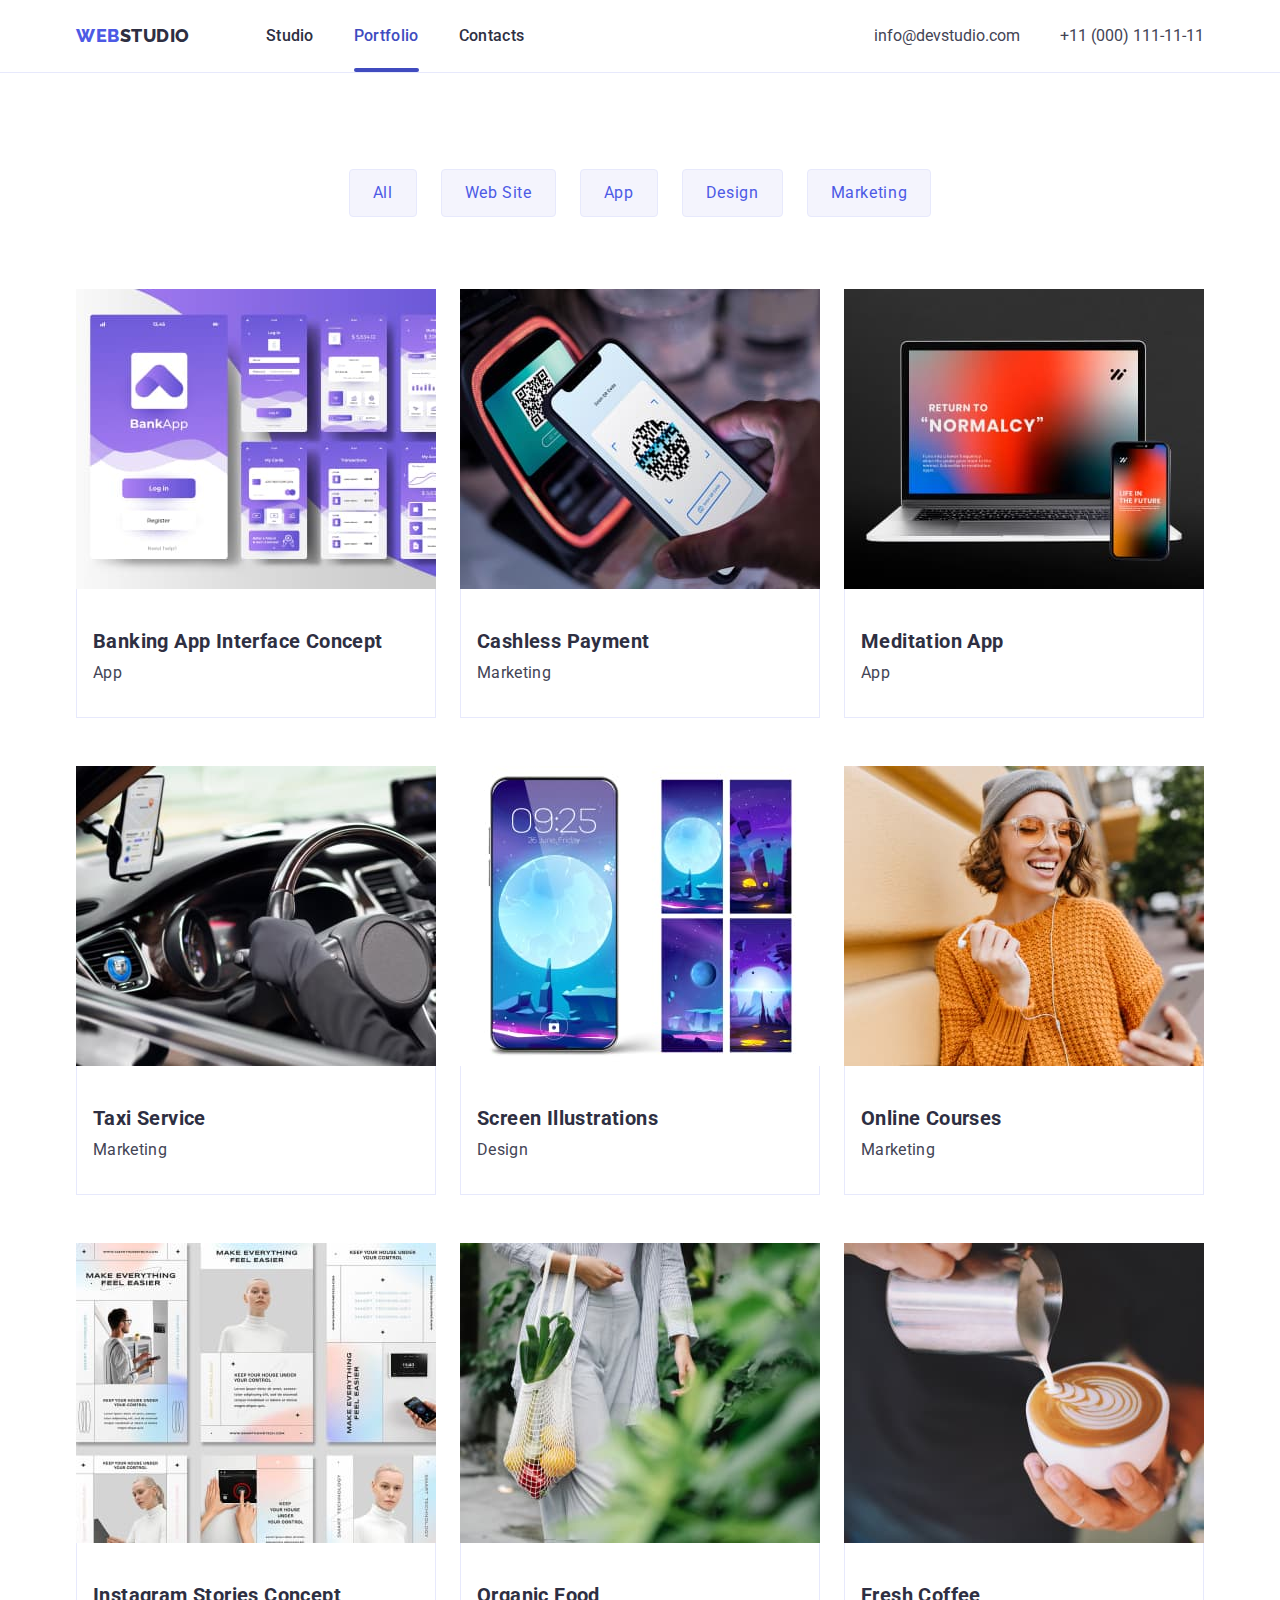
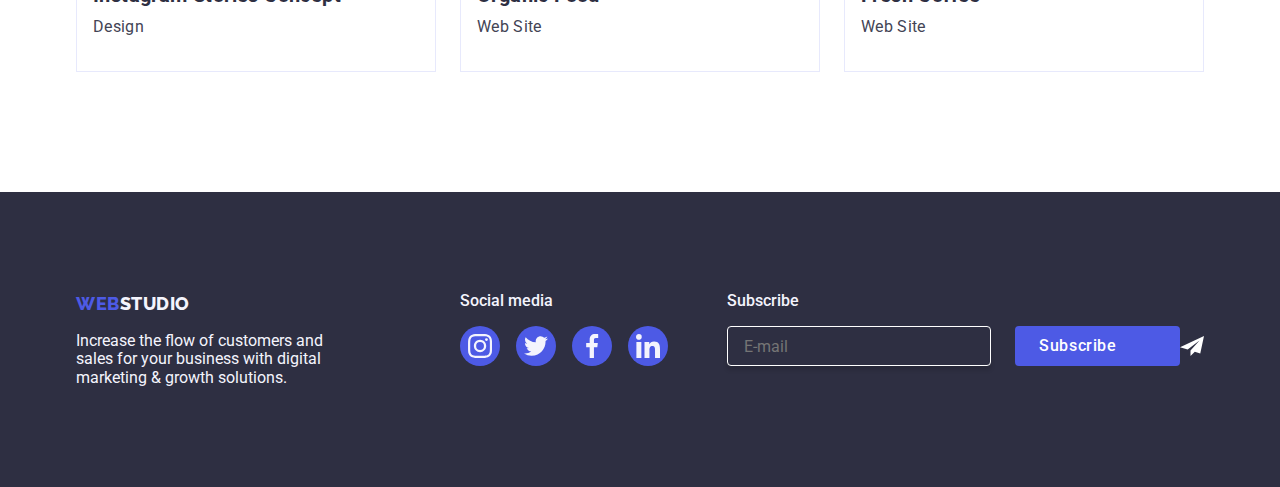
==== portfolio.html @ 960fa9c1 "Initial commit" ====
<!DOCTYPE html>
<html lang="en">
  <head>
    <meta charset="UTF-8" />
    <meta http-equiv="X-UA-Compatible" content="IE=edge" />
    <meta name="viewport" content="width=device-width, initial-scale=1.0" />
    <title>WebStudio</title>
    <link rel="preconnect" href="https://fonts.googleapis.com" />
    <link rel="preconnect" href="https://fonts.gstatic.com" crossorigin />
    <link
      href="https://fonts.googleapis.com/css2?family=Raleway:wght@800&family=Roboto:wght@400;500;700&display=swap"
      rel="stylesheet"
    />
    <link
      rel="stylesheet"
      href="https://cdnjs.cloudflare.com/ajax/libs/modern-normalize/1.0.0/modern-normalize.min.css"
    />
    <link rel="stylesheet" href="./css/styles.css" />
  </head>
  <body>
    <!-- Header -->
    <header class="page-header">
      <div class="header-wrapper container">
        <nav class="page-nav">
          <a class="logo link" href="./index.html"
            ><span class="web">Web</span>Studio</a
          >
          <ul class="menu list">
            <li class="menu-item">
              <a class="menu-link link" href="./index.html">Studio</a>
            </li>
            <li class="menu-item">
              <a class="menu-link link active current" href="./portfolio.html"
                >Portfolio</a
              >
            </li>
            <li class="menu-item">
              <a class="menu-link link" href="#">Contacts</a>
            </li>
          </ul>
        </nav>

        <!-- Contact information -->
        <address class="contacts">
          <ul class="menu list">
            <li class="menu-item">
              <a class="contact-mail link" href="mailto:info@devstudio.com"
                >info@devstudio.com</a
              >
            </li>
            <li class="menu-item">
              <a class="contact-phone-number link" href="tel:+11(000)111-11-11"
                >+11 (000) 111-11-11</a
              >
            </li>
          </ul>
        </address>
      </div>
    </header>

    <!-- Main -->
    <main>
      <section class="works">
        <div class="works-wrapper container">
          <h1 class="visually-hidden section-title">Works</h1>

          <!-- Filter -->
          <ul class="project-filter list">
            <li class="btn">
              <button class="filter" type="button">All</button>
            </li>
            <li class="btn">
              <button class="filter" type="button">Web Site</button>
            </li>
            <li class="btn">
              <button class="filter" type="button">App</button>
            </li>
            <li class="btn">
              <button class="filter" type="button">Design</button>
            </li>
            <li class="btn">
              <button class="filter" type="button">Marketing</button>
            </li>
          </ul>

          <!-- Projects -->
          <ul class="projects-list list">
            <li class="project">
              <a href="#" class="example">
                <div class="box">
                  <img
                    src="./images/portfolio/banking.jpg"
                    alt="App interface"
                    width="360"
                    height="300"
                  />
                  <div class="overlay">
                    <p>
                      14 Stylish and User-Friendly App Design Concepts · Task
                      Manager App · Calorie Tracker App · Exotic Fruit Ecommerce
                      App · Cloud Storage App
                    </p>
                  </div>
                </div>
                <div class="description">
                  <h2 class="features-title">Banking App Interface Concept</h2>
                  <p class="features-text">App</p>
                </div>
              </a>
            </li>
            <li class="project">
              <a href="#" class="example">
                <div class="box">
                  <img
                    src="./images/portfolio/payment.jpg"
                    alt="Contactless payment by phone"
                    width="360"
                    height="300"
                  />
                  <div class="overlay">
                    <p>
                      14 Stylish and User-Friendly App Design Concepts · Task
                      Manager App · Calorie Tracker App · Exotic Fruit Ecommerce
                      App · Cloud Storage App
                    </p>
                  </div>
                </div>
                <div class="description">
                  <h2 class="features-title">Cashless Payment</h2>
                  <p class="features-text">Marketing</p>
                </div>
              </a>
            </li>
            <li class="project">
              <a href="#" class="example">
                <div class="box">
                  <img
                    src="./images/portfolio/meditation.jpg"
                    alt="Application on laptop and phone"
                    width="360"
                    height="300"
                  />
                  <div class="overlay">
                    <p>
                      14 Stylish and User-Friendly App Design Concepts · Task
                      Manager App · Calorie Tracker App · Exotic Fruit Ecommerce
                      App · Cloud Storage App
                    </p>
                  </div>
                </div>
                <div class="description">
                  <h2 class="features-title">Meditation App</h2>
                  <p class="features-text">App</p>
                </div>
              </a>
            </li>
            <li class="project">
              <a href="#" class="example">
                <div class="box">
                  <img
                    src="./images/portfolio/taxi.jpg"
                    alt="View of the driver's seat cabin"
                    width="360"
                    height="300"
                  />
                  <div class="overlay">
                    <p>
                      14 Stylish and User-Friendly App Design Concepts · Task
                      Manager App · Calorie Tracker App · Exotic Fruit Ecommerce
                      App · Cloud Storage App
                    </p>
                  </div>
                </div>
                <div class="description">
                  <h2 class="features-title">Taxi Service</h2>
                  <p class="features-text">Marketing</p>
                </div>
              </a>
            </li>
            <li class="project">
              <a href="#" class="example">
                <div class="box">
                  <img
                    src="./images/portfolio/screen.jpg"
                    alt="Screenshots on the phone"
                    width="360"
                    height="300"
                  />
                  <div class="overlay">
                    <p>
                      14 Stylish and User-Friendly App Design Concepts · Task
                      Manager App · Calorie Tracker App · Exotic Fruit Ecommerce
                      App · Cloud Storage App
                    </p>
                  </div>
                </div>
                <div class="description">
                  <h2 class="features-title">Screen Illustrations</h2>
                  <p class="features-text">Design</p>
                </div>
              </a>
            </li>
            <li class="project">
              <a href="#" class="example">
                <div class="box">
                  <img
                    src="./images/portfolio/girl.jpg"
                    alt="Smiling girl"
                    width="360"
                    height="300"
                  />
                  <div class="overlay">
                    <p>
                      14 Stylish and User-Friendly App Design Concepts · Task
                      Manager App · Calorie Tracker App · Exotic Fruit Ecommerce
                      App · Cloud Storage App
                    </p>
                  </div>
                </div>
                <div class="description">
                  <h2 class="features-title">Online Courses</h2>
                  <p class="features-text">Marketing</p>
                </div>
              </a>
            </li>
            <li class="project">
              <a href="#" class="example">
                <div class="box">
                  <img
                    src="./images/portfolio/stories.jpg"
                    alt="Examples of instagram stories"
                    width="360"
                    height="300"
                  />
                  <div class="overlay">
                    <p>
                      14 Stylish and User-Friendly App Design Concepts · Task
                      Manager App · Calorie Tracker App · Exotic Fruit Ecommerce
                      App · Cloud Storage App
                    </p>
                  </div>
                </div>
                <div class="description">
                  <h2 class="features-title">Instagram Stories Concept</h2>
                  <p class="features-text">Design</p>
                </div>
              </a>
            </li>
            <li class="project">
              <a href="#" class="example">
                <div class="box">
                  <img
                    src="./images/portfolio/food.jpg"
                    alt="Girl with fresh vegetables and fruits"
                    width="360"
                    height="300"
                  />
                  <div class="overlay">
                    <p>
                      14 Stylish and User-Friendly App Design Concepts · Task
                      Manager App · Calorie Tracker App · Exotic Fruit Ecommerce
                      App · Cloud Storage App
                    </p>
                  </div>
                </div>
                <div class="description">
                  <h2 class="features-title">Organic Food</h2>
                  <p class="features-text">Web Site</p>
                </div>
              </a>
            </li>
            <li class="project">
              <a href="#" class="example">
                <div class="box">
                  <img
                    src="./images/portfolio/coffee.jpg"
                    alt="Barista makes coffee"
                    width="360"
                    height="300"
                  />
                  <div class="overlay">
                    <p>
                      14 Stylish and User-Friendly App Design Concepts · Task
                      Manager App · Calorie Tracker App · Exotic Fruit Ecommerce
                      App · Cloud Storage App
                    </p>
                  </div>
                </div>
                <div class="description">
                  <h2 class="features-title">Fresh Coffee</h2>
                  <p class="features-text">Web Site</p>
                </div>
              </a>
            </li>
          </ul>
        </div>
      </section>
    </main>
    <!-- Footer -->
    <footer class="footer">
      <div class="ftr-list container">
        <div class="usage">
          <a class="ftr-logo logo link" href="./index.html"
            ><span class="web">Web</span><span class="studio">Studio</span></a
          >
          <p class="footer-text">
            Increase the flow of customers and sales for your business with
            digital marketing & growth solutions.
          </p>
        </div>
        <div class="media">
          <p class="ftr-media">Social media</p>
          <ul class="ftr-socials">
            <li>
              <a href="#" class="ftr-link">
                <svg class="socials-icon" width="24" height="24">
                  <use href="./images/icons.svg#icon-instagram"></use>
                </svg>
              </a>
            </li>
            <li>
              <a href="#" class="ftr-link">
                <svg class="socials-icon" width="24" height="24">
                  <use href="./images/icons.svg#icon-twitter"></use>
                </svg>
              </a>
            </li>
            <li>
              <a href="#" class="ftr-link">
                <svg class="socials-icon" width="24" height="24">
                  <use href="./images/icons.svg#icon-facebook"></use>
                </svg>
              </a>
            </li>
            <li>
              <a href="#" class="ftr-link">
                <svg class="socials-icon" width="24" height="24">
                  <use href="./images/icons.svg#icon-linkedin"></use>
                </svg>
              </a>
            </li>
          </ul>
        </div>
        <div>
          <p class="ftr-media">Subscribe</p>
          <form class="mail">
            <label>
              <input
                class="mail-input"
                type="email"
                name="email"
                placeholder="E-mail"
              />
            </label>
            <button class="subscribe-btn" type="submit">Subscribe</button>
            <svg class="letter" width="24" height="24">
              <use href="./images/icons.svg#icon-subscribe"></use>
            </svg>
          </form>
        </div>
      </div>
    </footer>
  </body>
</html>
---- css/styles.css ----
:root {
  --accent-color: #404bbf;
  --main-title-color: #ffffff;
  --title-color: #2e2f42;
  --text-color: #434455;
  --background-color: #ffffff;
  --second-accent-color: #4d5ae5;
  --footer-filter-color: #f4f4fd;
  --border-color: #e7e9fc;
}

.visually-hidden {
  position: absolute;
  width: 1px;
  height: 1px;
  margin: -1px;
  border: 0;
  padding: 0;

  white-space: nowrap;
  clip-path: inset(100%);
  clip: rect(0 0 0 0);
  overflow: hidden;
}

body {
  font-family: 'Roboto', sans-serif;
  background-color: var(--background-color);
  font-size: 16px;
}

/* reset */
ul,
ol {
  list-style: none;
  padding-left: 0;
  margin: 0;
}

h1,
h2,
h3,
h4,
h5,
h6,
p {
  margin: 0;
}

a {
  text-decoration: none;
  color: inherit;
}

img {
  display: block;
}

button {
  padding: 0;
  border: none;
  background-color: transparent;
  font: inherit;
  line-height: 1.5;
  letter-spacing: 0.04em;
  cursor: pointer;
}
.container {
  width: 1158px;
  padding: 0 15px;
  margin: 0 auto;
}

/* Header */
.page-header {
  border-bottom: 1px solid var(--border-color);
}
.header-wrapper {
  display: flex;
  justify-content: space-between;
}
.page-nav {
  display: flex;
  margin-right: auto;
}
.menu {
  display: flex;
}

.menu-item:not(:last-child) {
  margin-right: 40px;
}

.logo {
  display: block;
  padding-top: 24px;
  padding-bottom: 24px;
  font-family: 'Raleway', sans-serif;
  font-weight: 800;
  font-size: 18px;
  line-height: 1.33;
  letter-spacing: 0.03em;
  color: var(--title-color);
  text-transform: uppercase;
  margin-right: 76px;
}

.web {
  color: var(--second-accent-color);
}

.menu-link {
  display: block;
  padding-top: 24px;
  padding-bottom: 24px;
  font-weight: 500;
  line-height: 1.5;
  letter-spacing: 0.02em;
  color: var(--title-color);
  transition-property: color;
  transition-duration: 250ms;
  transition-timing-function: cubic-bezier(0.4, 0, 0.2, 1);
}

.menu-link:hover,
.menu-link:focus {
  color: var(--accent-color);
}
.menu-link.active {
  color: var(--accent-color);
}
.current {
  position: relative;
  color: var(--accent-color);
}
.current::after {
  content: '';
  position: absolute;
  bottom: 0;
  left: 0;
  width: 100%;
  height: 4px;
  border-radius: 2px;
  background-color: var(--accent-color);
}

.contact-mail,
.contact-phone-number {
  display: block;
  padding-top: 24px;
  padding-bottom: 24px;
  font-style: normal;
  color: var(--text-color);
  line-height: 24px;
  transition-property: color;
  transition-duration: 250ms;
  transition-timing-function: cubic-bezier(0.4, 0, 0.2, 1);
}

.contact-mail:hover,
.contact-mail:focus {
  color: var(--accent-color);
}
.contact-phone-number:hover,
.contact-phone-number:focus {
  color: var(--accent-color);
}

/* Hero */
.hero {
  max-width: 1440px;
  padding: 188px 0;
  margin-right: auto;
  margin-left: auto;
  text-align: center;
  background-color: var(--title-color);
  background-image: linear-gradient(
      rgba(46, 47, 66, 0.7),
      rgba(46, 47, 66, 0.7)
    ),
    url(../images/hero.img/office.jpg);
  background-repeat: no-repeat;
  background-position: center;
  background-size: cover;
  background-clip: padding-box;
  border: 1px solid rgba(0, 0, 0, 1);
}

.hero-title {
  width: 496px;
  margin: 0 auto 48px;
  text-align: center;
  font-size: 56px;
  line-height: 1.07;
  letter-spacing: 0.02em;
  color: var(--main-title-color);
}

.hero-btn {
  min-width: 169px;
  padding: 16px 32px;
  border-radius: 4px;
  color: var(--main-title-color);
  background-color: var(--second-accent-color);
  box-shadow: 0px 4px 4px 0px #00000026;
  transition-property: background-color, box-shadow;
  transition-duration: 250ms;
  transition-timing-function: cubic-bezier(0.4, 0, 0.2, 1);
}

.hero-btn:hover,
.hero-btn:focus {
  background-color: var(--accent-color);
}

/*  sections title */

.section-title {
  margin-bottom: 72px;
  font-size: 36px;
  text-align: center;
  line-height: 1.11;
  letter-spacing: 0.02em;
  text-transform: capitalize;
  color: var(--title-color);
}

/* advantages */

.advantages {
  padding-top: 120px;
  padding-bottom: 120px;
}
.advantages-wrapper {
  display: flex;
  justify-content: space-between;
}
.advantages-list {
  width: 1128px;
  display: flex;
}
.advantages-item:not(:last-child) {
  margin-right: 24px;
}
.advantages-item {
  max-width: 264px;
}
.advantages-icons {
  display: flex;
  padding: 24px 100px;
  background-color: var(--footer-filter-color);
  border-radius: 4px;
  height: 112px;
}
.features-title {
  font-size: 20px;
  line-height: 1.2;
  letter-spacing: 0.02em;
  color: var(--title-color);
  margin-top: 8px;
  margin-bottom: 8px;
}

.features-text {
  line-height: 1.5;
  letter-spacing: 0.02em;
  color: var(--text-color);
}

/* Competence */
.competence {
  padding-bottom: 120px;
}
.competence-wrapper {
  display: flex;
  align-content: center;
  flex-direction: column;
}

.competence-title {
  min-width: 323px;
  margin: 0 auto 72px;
  text-align: center;
}
.competence-list {
  width: 1128px;
  display: flex;
}
.competence-item:not(:last-child) {
  margin-right: 24px;
}

/* Team */
.team {
  background-color: var(--footer-filter-color);
  padding: 120px 0 120px;
}
.team-wrapper {
  display: flex;
  align-content: center;
  flex-direction: column;
}
.team-title {
  min-width: 162px;
  margin-bottom: 72px;
  text-align: center;
}
.team-list {
  display: flex;
  width: 1128px;
}
.team-item:not(:last-child) {
  margin-right: 24px;
}
.team-item {
  border-bottom-right-radius: 4px;
  border-bottom-left-radius: 4px;
  background-color: var(--background-color);
  box-shadow: 0px 2px 1px 0px rgba(46, 47, 66, 0.08),
    0px 1px 1px 0px rgba(46, 47, 66, 0.16),
    0px 1px 6px 0px rgba(46, 47, 66, 0.08);
}
.team-name {
  padding: 32px 16px;
  text-align: center;
}
/* Socials */
.socials {
  display: flex;
  justify-content: center;
  gap: 24px;
  margin-top: 8px;
}
.socials-link {
  display: flex;
  align-items: center;
  justify-content: center;
  width: 40px;
  height: 40px;
  fill: var(--footer-filter-color);
  background-color: var(--second-accent-color);
  border-radius: 50%;
  transition-property: background-color, fill;
  transition-duration: 250ms;
  transition-timing-function: cubic-bezier(0.4, 0, 0.2, 1);
}
.socials-link:hover,
.socials-link:focus {
  background-color: var(--accent-color);
  fill: var(--footer-filter-color);
}

/* Works */
.works {
  padding-top: 96px;
  padding-bottom: 120px;
}

.works-wrapper {
  display: flex;
  flex-direction: column;
  flex-wrap: wrap;
}
.project-filter {
  display: flex;
  margin-bottom: 72px;
  justify-content: center;
}
.filter {
  padding: 11px 23px;
  border: 1px solid var(--border-color);
  border-radius: 4px;
  color: var(--second-accent-color);
  background: var(--footer-filter-color);
  transition-property: background, color, box-shadow;
  transition-duration: 250ms;
  transition-timing-function: cubic-bezier(0.4, 0, 0.2, 1);
}
.btn:not(:last-child) {
  margin-right: 24px;
}

.filter:hover,
.filter:focus {
  color: var(--background-color);
  background: var(--accent-color);
  box-shadow: 0px 2px 2px 0px rgba(0, 0, 0, 0.12),
    0px 2px 1px 0px rgba(0, 0, 0, 0.08), 0px 3px 1px 0px rgba(0, 0, 0, 0.1);
}
.projects-list {
  display: flex;
  width: 1128px;
  flex-wrap: wrap;
  column-gap: 24px;
  row-gap: 48px;
}

.project {
  min-width: 360px;
  display: flex;
  flex-direction: column;
  flex-basis: calc((100% - 48px) / 3);
}
.box {
  position: relative;
  overflow: hidden;
  transition-property: transform;
  transition-duration: 250ms;
  transition-timing-function: cubic-bezier(0.4, 0, 0.2, 1);
}
.overlay {
  position: absolute;
  top: 0;
  left: 0;
  width: 100%;
  height: 100%;
  transform: translateY(100%);
  transition-property: transform;
  transition-duration: 250ms;
  transition-timing-function: cubic-bezier(0.4, 0, 0.2, 1);
  background: var(--second-accent-color);
}
.overlay > p {
  color: var(--footer-filter-color);
  padding-top: 40px;
  padding-right: 32px;
  padding-left: 32px;
  line-height: 1.5;
  font-weight: 400;
}
.example:hover .overlay,
.example:focus .overlay {
  transform: translateY(0);
}
.example {
  display: block;
  outline: transparent;
  transition-property: box-shadow;
  transition-duration: 250ms;
  transition-timing-function: cubic-bezier(0.4, 0, 0.2, 1);
}
.example:hover,
.example:focus {
  box-shadow: 0px 2px 1px 0px rgba(46, 47, 66, 0.08),
    0px 1px 1px 0px rgba(46, 47, 66, 0.16),
    0px 1px 6px 0px rgba(46, 47, 66, 0.08);
}

.description {
  padding: 32px 16px;
  border: 1px solid var(--border-color);
  border-top: none;
  align-content: flex-start;
}

/* Clients */
.clients {
  padding-top: 120px;
  padding-bottom: 120px;
}
.clients-wrapper {
  display: flex;
  justify-content: space-between;
}
.clients-list {
  display: flex;
}
.custom-link {
  display: block;
  height: 88px;
  padding: 15px 31px;
  border-radius: 4px;
  border: 1px solid #8e8f99;
  outline: transparent;
  transition-property: border, fill;
  transition-duration: 250ms;
  transition-timing-function: cubic-bezier(0.4, 0, 0.2, 1);
}
.custom-icon {
  fill: #8e8f99;
  transition-property: fill;
  transition-duration: 250ms;
  transition-timing-function: cubic-bezier(0.4, 0, 0.2, 1);
}

.custom-link:hover,
.custom-link:focus {
  border: 1px solid var(--accent-color);
}

.custom-link:hover .custom-icon,
.custom-link:focus .custom-icon {
  fill: var(--accent-color);
}

.custom:not(:last-child) {
  margin-right: 24px;
}
.custom {
  background-color: var(--background-color);
}
/* Footer */
.ftr-logo {
  padding: 0;
}
.footer-text {
  margin-top: 16px;
  width: 264px;
  color: var(--footer-filter-color);
}

.footer {
  display: flex;
  padding: 100px 0;
  background: var(--title-color);
  flex-direction: row;
  align-items: flex-start;
  justify-content: flex-start;
}
.ftr-list {
  display: flex;
}
.usage {
  margin-right: 120px;
}
.media {
  margin-right: auto;
}
.ftr-media {
  font-weight: 500;
  color: var(--footer-filter-color);
}

.ftr-socials {
  display: flex;
  justify-content: center;
  gap: 16px;
  margin-top: 16px;
}
.ftr-link {
  display: flex;
  align-items: center;
  justify-content: center;
  width: 40px;
  height: 40px;
  fill: var(--footer-filter-color);
  background-color: var(--second-accent-color);
  border-radius: 50%;
  transition-property: background-color, fill;
  transition-duration: 250ms;
  transition-timing-function: cubic-bezier(0.4, 0, 0.2, 1);
}
.ftr-link:hover,
.ftr-link:focus {
  background-color: #31d0aa;
  fill: var(--footer-filter-color);
}

.studio {
  color: var(--footer-filter-color);
}

.subscribe-btn {
  display: flex;
  width: 165px;
  height: 40px;
  padding: 8px 24px;
  margin-left: 24px;
  border-radius: 4px;
  font-weight: 500;
  font-size: 16px;
  line-height: 1.5;
  background-color: var(--second-accent-color);
  gap: 16px;
  color: var(--background-color);
  transition-property: background-color, color;
  transition-duration: 250ms;
  transition-timing-function: cubic-bezier(0.4, 0, 0.2, 1);
}
.subscribe-btn:hover,
.subscribe-btn:focus {
  background-color: var(--accent-color);
}
.mail {
  display: flex;
  position: relative;
  align-items: center;
  margin-top: 16px;
}
.mail-input {
  height: 40px;
  width: 264px;
  padding: 8px 16px;
  color: var(--background-color);
  background-color: var(--title-color);
  border: 1px solid var(--background-color);
  border-radius: 4px;
  outline: transparent;
  box-shadow: 0px 4px 4px rgba(0, 0, 0, 0.15);
}
/* .letter {
  position: absolute;
  top: 8px;
  right: 24px;
} */
/* aria-label */

/* Modal window */
.backdrop {
  position: fixed;
  top: 0;
  width: 100%;
  height: 100%;
  background-color: rgba(46, 47, 66, 0.4);
  opacity: 1;
  visibility: visible;
  pointer-events: initial;
  transition: opacity 500ms ease-in-out 500ms,
    visibility 500ms ease-in-out 500ms;
}
.backdrop.is-hidden {
  opacity: 0;
  visibility: hidden;
  pointer-events: none;
}
.modal {
  position: absolute;
  padding-top: 72px;
  padding-right: 24px;
  padding-left: 24px;
  padding-bottom: 24px;
  transform: translateX(-50%) translateY(-50%) scale(1);
  top: 50%;
  left: 50%;
  width: 408px;
  background-color: #fcfcfc;
  box-shadow: 0px 2px 1px 0px #00000033, 0px 1px 3px 0px #0000001f,
    0px 1px 1px 0px #00000024;
  border-radius: 4px;
  transition: transform 500ms ease-in-out;
}
.backdrop.is-hidden .modal {
  transform: translateX(-50%) translateY(-50%) scale(0);
}
.modal-btn {
  position: absolute;
  transform: translateX(-100%) translateY(100%);
  top: 0;
  right: 0;
  display: flex;
  align-items: center;
  justify-content: center;
  border-radius: 50%;
  width: 24px;
  height: 24px;
  background-color: #e7e9fc;
  box-shadow: 0px 1px 3px rgba(0, 0, 0, 0.12), 0px 1px 1px rgba(0, 0, 0, 0.14),
    0px 2px 1px rgba(0, 0, 0, 0.2);
  border: 1px solid rgba(0, 0, 0, 0.1);
  transition-property: background-color;
  transition-duration: 250ms;
  transition-timing-function: cubic-bezier(0.4, 0, 0.2, 1);
}

.modal-btn:hover,
.modal-btn:focus {
  background-color: var(--accent-color);
}
.modal-btn:hover .modal-icon,
.modal-btn:focus .modal-icon {
  fill: var(--background-color);
}
.modal-icon {
  fill: #2e2f42;
  transition-property: fill;
  transition-duration: 250ms;
  transition-timing-function: cubic-bezier(0.4, 0, 0.2, 1);
}
.modal-form {
  margin-top: 16px;
}

.modal-form-label {
  display: block;
  font-size: 12px;
  margin-bottom: 4px;
}

.modal-form-group {
  position: relative;
  margin-bottom: 8px;
}

.modal-form-field {
  width: 100%;
  height: 40px;
  padding: 11px 38px;
  border-radius: 4px;
  border: 1px solid #2e2f4266;
  outline: 1px solid transparent;
  outline-offset: -1px;
  transition: outline-color 250ms cubic-bezier(0.4, 0, 0.2, 1);
}
.modal-form-field:focus {
  outline-color: var(--second-accent-color);
}

.modal-form-field:focus + .modal-form-icon {
  fill: var(--second-accent-color);
}

.modal-form-icon {
  position: absolute;
  top: 50%;
  left: 16px;
  transform: translateY(-50%);
  transition: fill 250ms cubic-bezier(0.4, 0, 0.2, 1);
  pointer-events: none;
}

.modal-form-message {
  display: block;
  width: 100%;
  height: 120px;
  padding: 8px 16px;
  margin-bottom: 16px;
  font-size: 12px;
  line-height: 1.166;
  resize: none;
  border-radius: 4px;
  border: 1px solid #2e2f4266;
  outline: 1px solid transparent;
  outline-offset: -1px;
  transition: outline-color 250ms cubic-bezier(0.4, 0, 0.2, 1);
}

.modal-form-message:focus {
  outline-color: var(--second-accent-color);
}

.modal-form-message::placeholder {
  color: rgba(46, 47, 66, 0.4);
}

.modal-form-agreement {
  display: flex;
  align-items: center;
  gap: 8px;
  margin-bottom: 12px;
}

.modal-form-custom-checkbox {
  border: 1px solid #2e2f4266;
  border-radius: 2px;
  cursor: pointer;
}

.modal-form-checkbox:checked + .modal-form-custom-checkbox > .checked {
  opacity: 1;
}
.checked {
  opacity: 0;
  transition: opasity 250ms cubic-bezier(0.4, 0, 0.2, 1);
  fill: var(--accent-color);
}

.modal-form-checkbox:checked + .modal-form-custom-checkbox > .unchecked {
  opacity: 0;
}
.unchecked {
  opacity: 1;
  transition: opasity 250ms cubic-bezier(0.4, 0, 0.2, 1);
}

.modal-form-agreement-text {
  font-size: 12px;
  height: 16px;
  color: #8e8f99;
  user-select: none;
}

.modal-form-agreement-link {
  color: var(--second-accent-color);
  text-decoration: underline;
}

.send {
  display: block;
  margin: 0 auto;
  box-shadow: 0px 4px 4px rgba(0, 0, 0, 0.15);
}
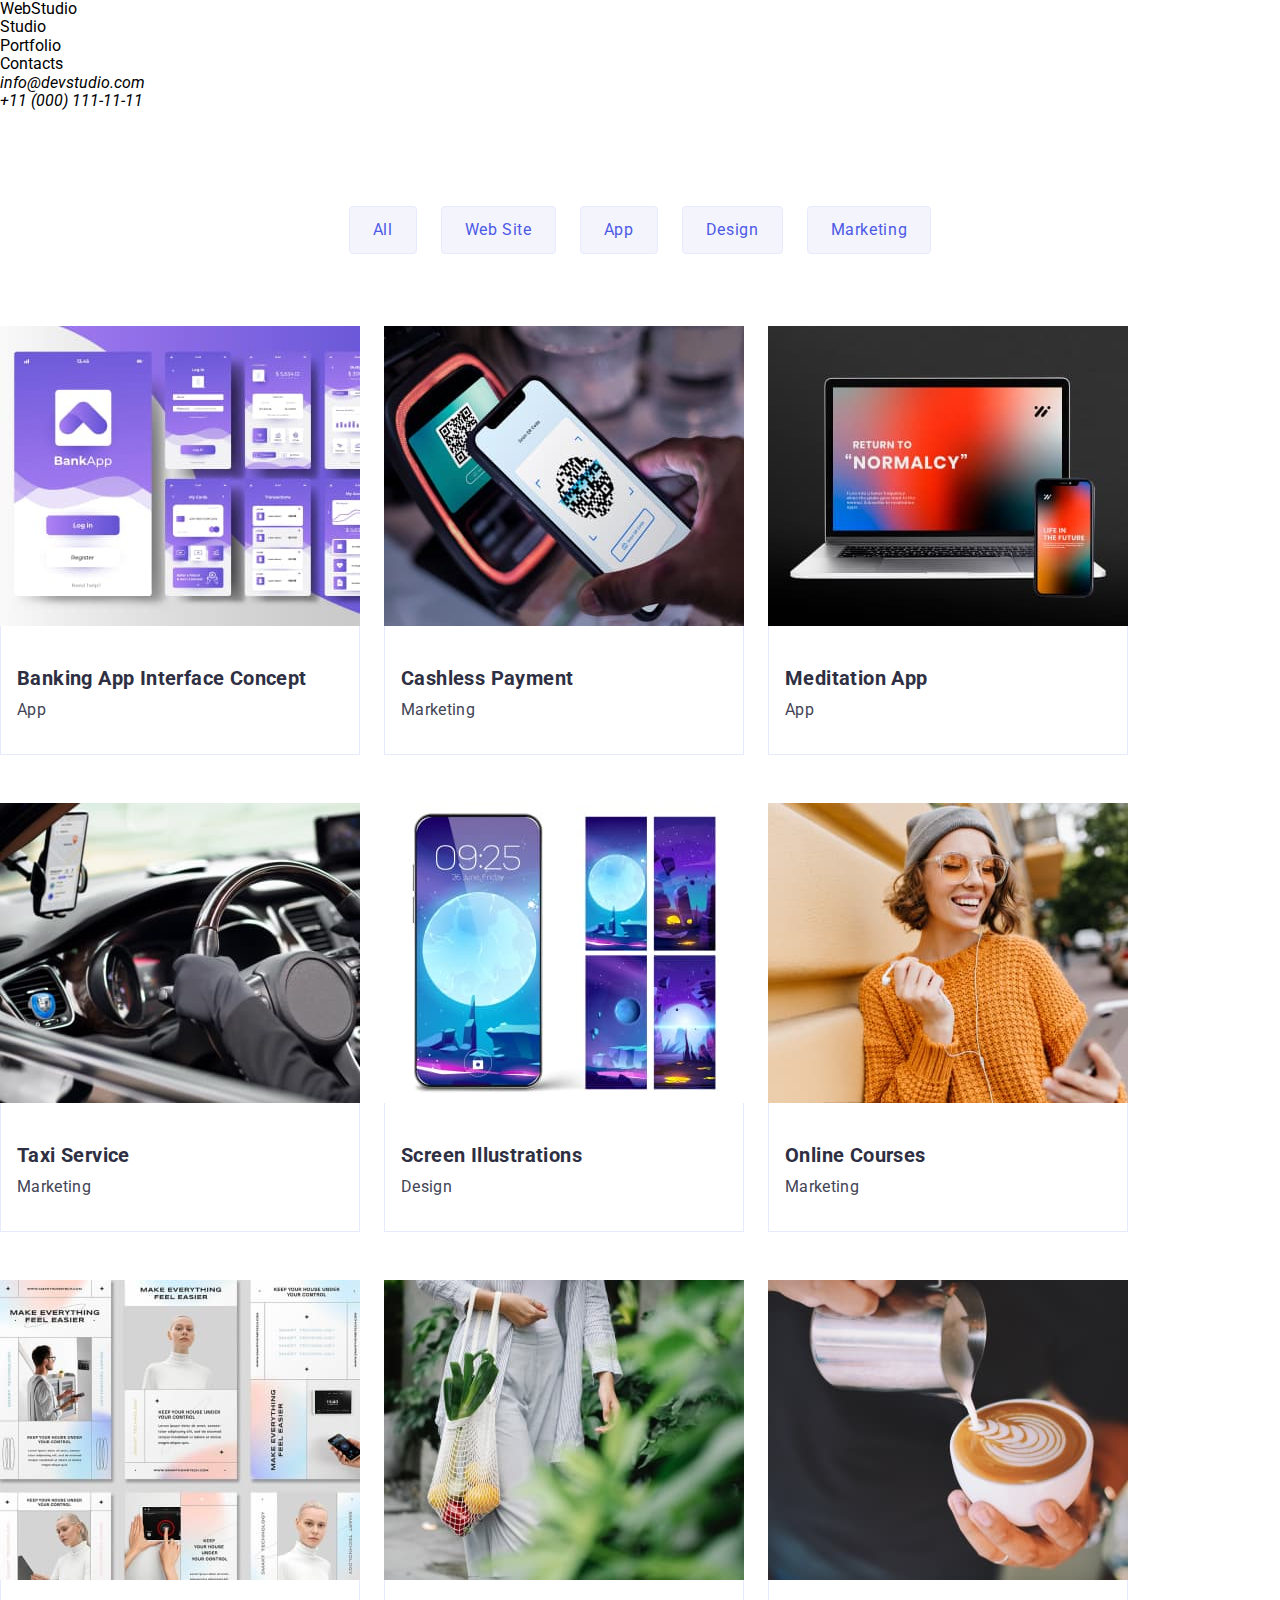
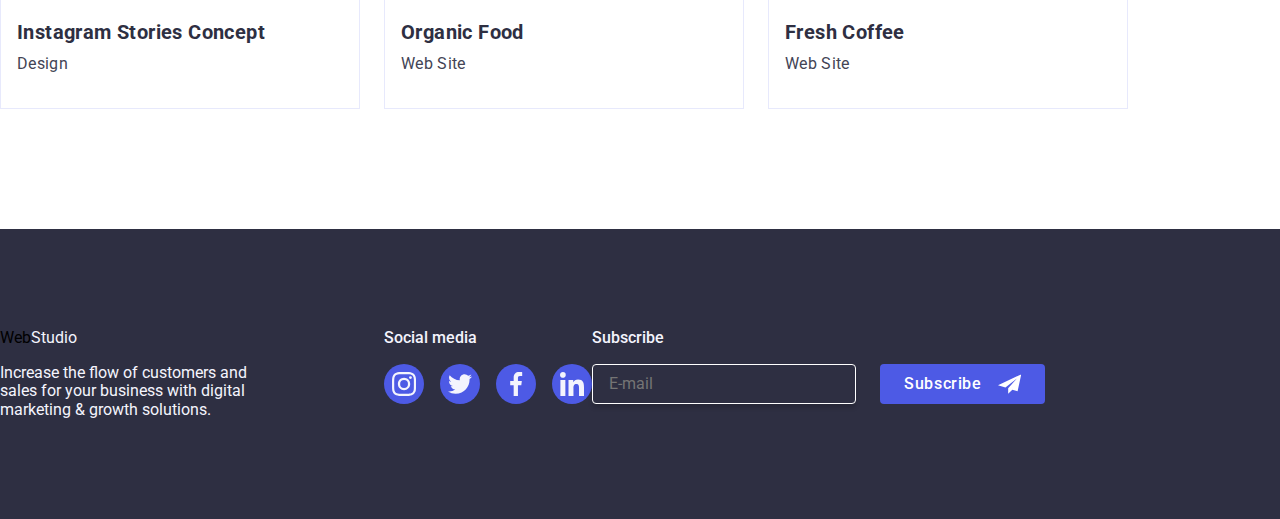
==== commit d7aa809a: "adaptive" ====
--- a/portfolio.html
+++ b/portfolio.html
@@ -297,6 +297,7 @@
       </section>
     </main>
     <!-- Footer -->
+    <!-- Footer -->
     <footer class="footer">
       <div class="ftr-list container">
         <div class="usage">
@@ -352,10 +353,12 @@
                 placeholder="E-mail"
               />
             </label>
-            <button class="subscribe-btn" type="submit">Subscribe</button>
-            <svg class="letter" width="24" height="24">
-              <use href="./images/icons.svg#icon-subscribe"></use>
-            </svg>
+            <button class="subscribe-btn" type="submit">
+              Subscribe
+              <svg class="letter" width="24" height="24">
+                <use href="./images/icons.svg#icon-subscribe"></use>
+              </svg>
+            </button>
           </form>
         </div>
       </div>
--- a/css/styles.css
+++ b/css/styles.css
@@ -65,14 +65,14 @@
   letter-spacing: 0.04em;
   cursor: pointer;
 }
-.container {
+/* .container {
   width: 1158px;
   padding: 0 15px;
   margin: 0 auto;
-}
+} */
 
 /* Header */
-.page-header {
+/* .page-header {
   border-bottom: 1px solid var(--border-color);
 }
 .header-wrapper {
@@ -98,7 +98,7 @@
   font-family: 'Raleway', sans-serif;
   font-weight: 800;
   font-size: 18px;
-  line-height: 1.33;
+  line-height: 1.166;
   letter-spacing: 0.03em;
   color: var(--title-color);
   text-transform: uppercase;
@@ -164,7 +164,7 @@
 .contact-phone-number:hover,
 .contact-phone-number:focus {
   color: var(--accent-color);
-}
+} */
 
 /* Hero */
 .hero {
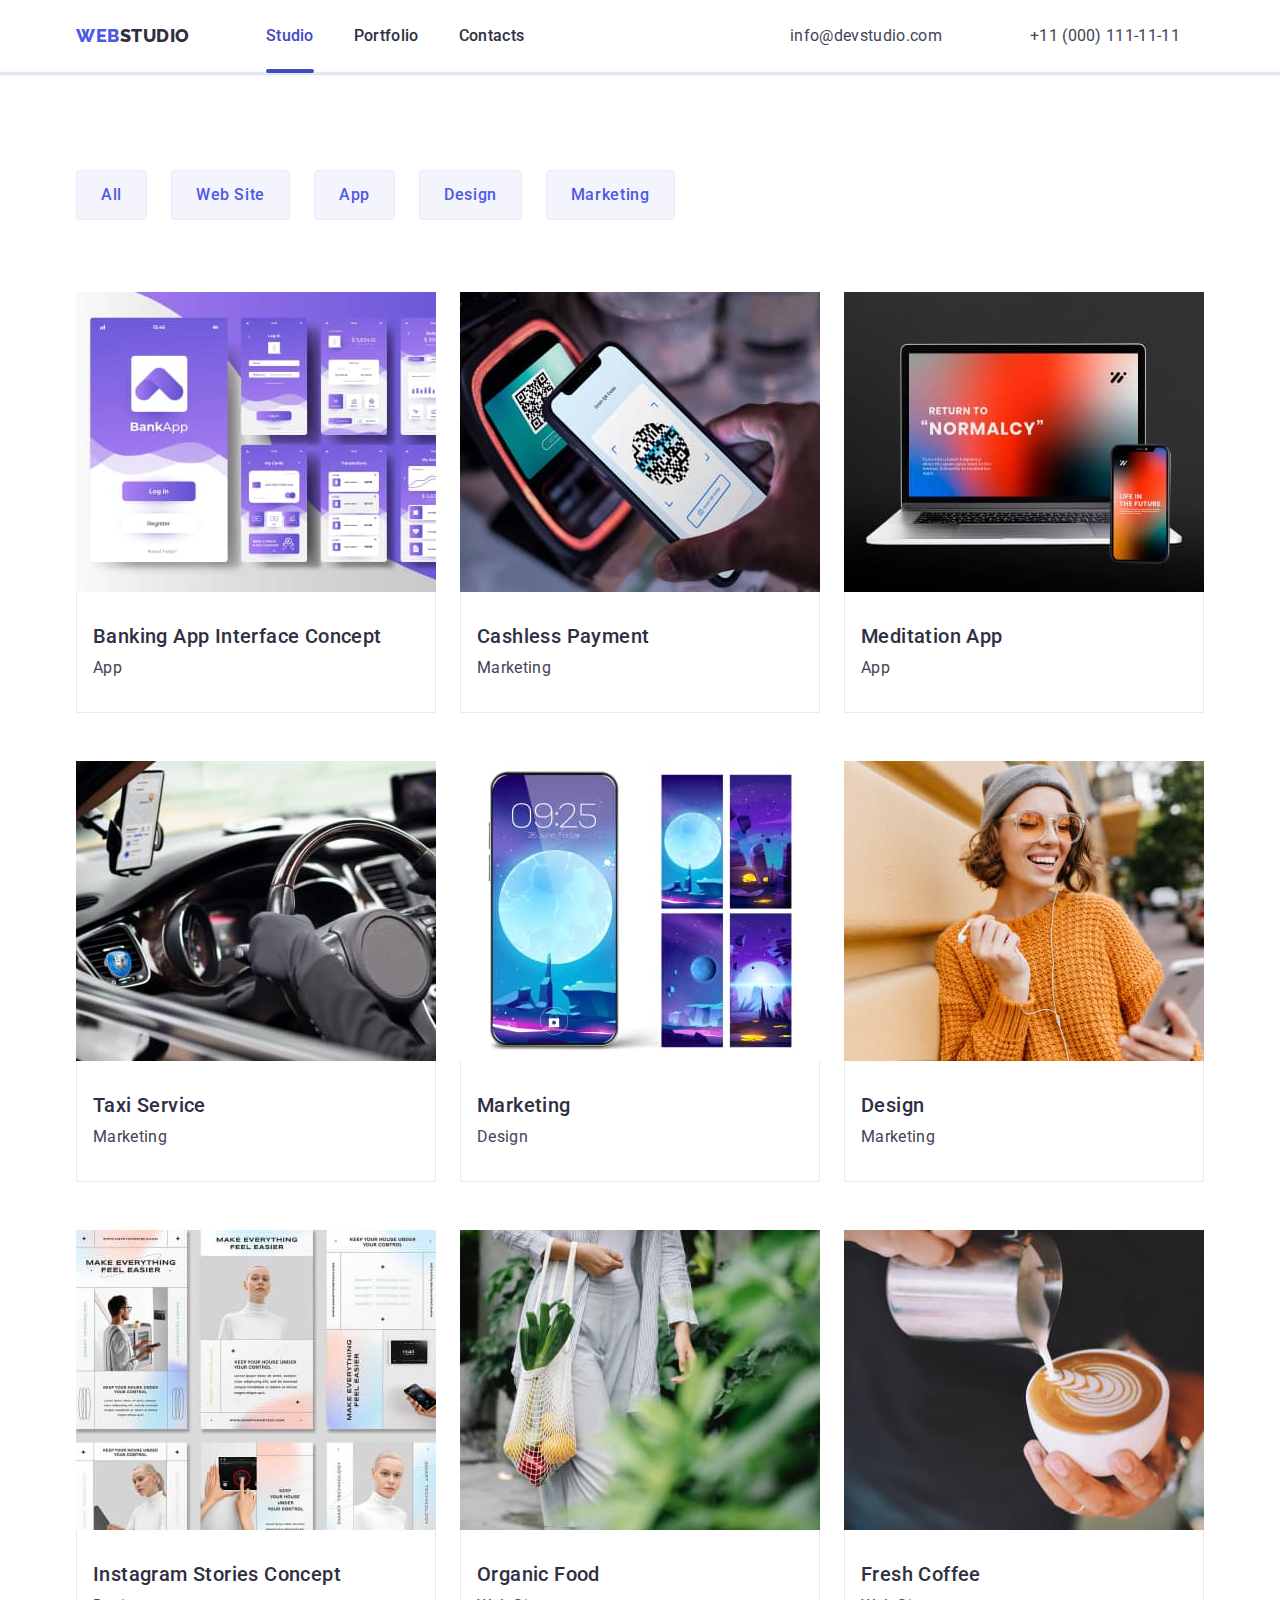
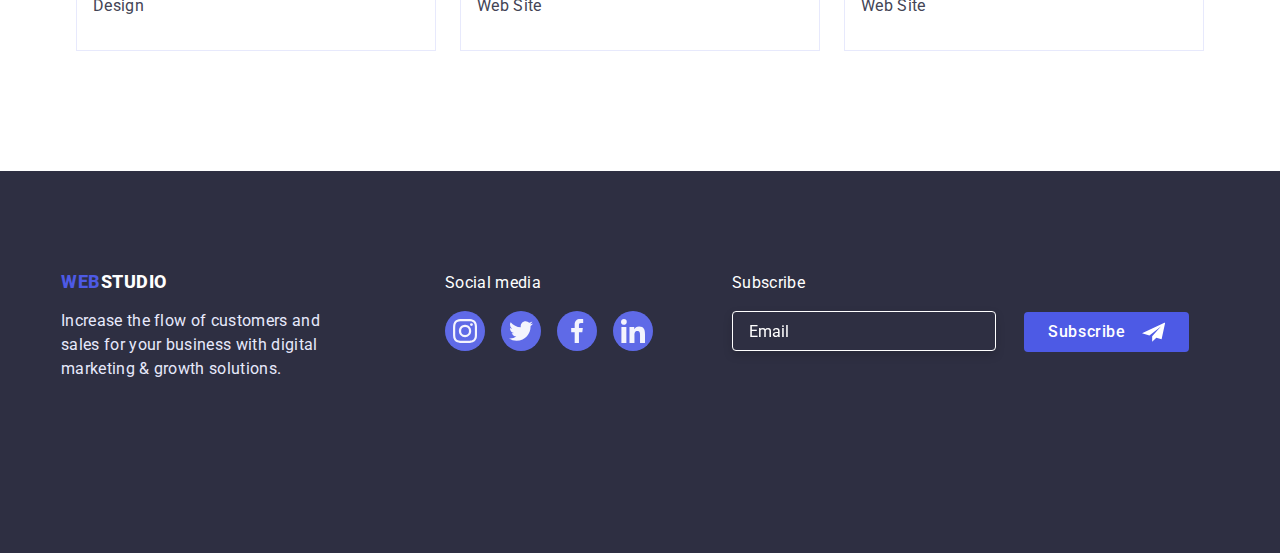
==== commit 52c56b16: "fix" ====
--- a/portfolio.html
+++ b/portfolio.html
@@ -4,52 +4,133 @@
     <meta charset="UTF-8" />
     <meta http-equiv="X-UA-Compatible" content="IE=edge" />
     <meta name="viewport" content="width=device-width, initial-scale=1.0" />
-    <title>WebStudio</title>
+    <link
+      href=" https://cdn.jsdelivr.net/npm/modern-normalize@1.1.0/modern-normalize.min.css "
+      rel="stylesheet"
+    />
+    <link rel="stylesheet" href="./css/styles.css" />
     <link rel="preconnect" href="https://fonts.googleapis.com" />
     <link rel="preconnect" href="https://fonts.gstatic.com" crossorigin />
     <link
-      href="https://fonts.googleapis.com/css2?family=Raleway:wght@800&family=Roboto:wght@400;500;700&display=swap"
+      href="https://fonts.googleapis.com/css2?family=Raleway:wght@800&family=Roboto:wght@400;500;700;900&display=swap"
       rel="stylesheet"
     />
-    <link
-      rel="stylesheet"
-      href="https://cdnjs.cloudflare.com/ajax/libs/modern-normalize/1.0.0/modern-normalize.min.css"
-    />
-    <link rel="stylesheet" href="./css/styles.css" />
+    <title>WebStudio - Portfolio</title>
   </head>
   <body>
     <!-- Header -->
-    <header class="page-header">
-      <div class="header-wrapper container">
-        <nav class="page-nav">
-          <a class="logo link" href="./index.html"
-            ><span class="web">Web</span>Studio</a
+    <header class="header">
+      <div class="container header-items">
+        <nav class="site-nav">
+          <a href="./index.html" class="nav-logo link">
+            <span>WEB</span>STUDIO
+          </a>
+          <ul class="site-nav list">
+            <li class="site-nav item">
+              <a href="./index.html" class="nav-link link current">Studio</a>
+            </li>
+            <li class="site-nav item">
+              <a href="./portfolio.html" class="nav-link link">Portfolio</a>
+            </li>
+            <li class="site-nav item">
+              <a href="" class="nav-link link">Contacts</a>
+            </li>
+          </ul>
+        </nav>
+        <button
+          class="mobile-menu-button js-open-menu"
+          type="button"
+          aria-expanded="false"
+        >
+          <svg class="mobile-menu-ico" width="32" height="22">
+            <use href="./images/icons.svg#icon-burger"></use>
+          </svg>
+        </button>
+
+        <!-- Mobile menu -->
+        <div class="mobile-menu js-menu-container">
+          <button
+            type="button"
+            class="modal-close-black modal-close-menu js-close-menu"
           >
-          <ul class="menu list">
-            <li class="menu-item">
-              <a class="menu-link link" href="./index.html">Studio</a>
-            </li>
-            <li class="menu-item">
-              <a class="menu-link link active current" href="./portfolio.html"
+            <svg class="icon-close-black">
+              <use href="./images/icons.svg#icon-close-black"></use>
+            </svg>
+          </button>
+
+          <!-- Mobile-menu-list -->
+          <ul class="mobile-menu-item">
+            <li class="mobile-menu-item list">
+              <a class="mobile-menu-link link" href="./index.html">Studio</a>
+            </li>
+            <li class="mobile-menu-item list">
+              <a class="mobile-menu-link active link" href="./portfolio.html"
                 >Portfolio</a
               >
             </li>
-            <li class="menu-item">
-              <a class="menu-link link" href="#">Contacts</a>
-            </li>
-          </ul>
-        </nav>
-
-        <!-- Contact information -->
-        <address class="contacts">
-          <ul class="menu list">
-            <li class="menu-item">
-              <a class="contact-mail link" href="mailto:info@devstudio.com"
+            <li class="mobile-menu-item list">
+              <a class="mobile-menu-link link" href="">Contacts</a>
+            </li>
+          </ul>
+
+          <div>
+            <ul class="mobile-menu-adress">
+              <li class="mobile-menu-contact list">
+                <a class="mobile-menu-phone tel link" href="tel:+110001111111"
+                  >+11 (000) 111-11-11</a
+                >
+              </li>
+              <li class="mobile-menu-contact list">
+                <a
+                  class="mobile-menu-email link"
+                  href="mailto:info@devstudio.com"
+                  >info@devstudio.com</a
+                >
+              </li>
+            </ul>
+
+            <!-- Mobile-menu-media -->
+            <ul class="social-card mobile-social-card">
+              <li class="soc list">
+                <a class="social-link" href="#">
+                  <svg class="about-icons-soc" width="24" height="24">
+                    <use href="./images/icons.svg#icon-instagram"></use>
+                  </svg>
+                </a>
+              </li>
+              <li class="soc list">
+                <a class="social-link" href="#">
+                  <svg class="about-icons-soc" width="24" height="24">
+                    <use href="./images/icons.svg#icon-twitter"></use>
+                  </svg>
+                </a>
+              </li>
+              <li class="soc list">
+                <a class="social-link" href=""
+                  ><svg class="about-icons-soc" width="24" height="24">
+                    <use href="./images/icons.svg#icon-facebook"></use></svg
+                ></a>
+              </li>
+              <li class="soc list">
+                <a class="social-link" href="">
+                  <svg class="about-icons-soc" width="24" height="24">
+                    <use href="./images/icons.svg#icon-linkedin"></use>
+                  </svg>
+                </a>
+              </li>
+            </ul>
+          </div>
+        </div>
+
+        <address class="address">
+          <ul class="contacts">
+            <li class="contacts list">
+              <a href="mailto:info@devstudio.com" class="contacts-link link"
                 >info@devstudio.com</a
               >
             </li>
-            <li class="menu-item">
-              <a class="contact-phone-number link" href="tel:+11(000)111-11-11"
+            <li class="contacts list">
+              <a href="tel:+110001111111" class="contacts-link link"
                 >+11 (000) 111-11-11</a
               >
             </li>
@@ -57,311 +138,285 @@
         </address>
       </div>
     </header>
-
     <!-- Main -->
     <main>
-      <section class="works">
-        <div class="works-wrapper container">
-          <h1 class="visually-hidden section-title">Works</h1>
-
-          <!-- Filter -->
-          <ul class="project-filter list">
-            <li class="btn">
-              <button class="filter" type="button">All</button>
-            </li>
-            <li class="btn">
-              <button class="filter" type="button">Web Site</button>
-            </li>
-            <li class="btn">
-              <button class="filter" type="button">App</button>
-            </li>
-            <li class="btn">
-              <button class="filter" type="button">Design</button>
-            </li>
-            <li class="btn">
-              <button class="filter" type="button">Marketing</button>
-            </li>
-          </ul>
-
+      <!-- Filter -->
+      <section class="filters">
+        <div class="container">
+          <h1 class="hidden">Buttons List</h1>
+          <ul class="buttons-list list">
+            <li class="btn-list">
+              <button type="button" class="button-light">All</button>
+            </li>
+            <li class="btn-list">
+              <button type="button" class="button-light">Web Site</button>
+            </li>
+            <li class="btn-list">
+              <button type="button" class="button-light">App</button>
+            </li>
+            <li class="btn-list">
+              <button type="button" class="button-light">Design</button>
+            </li>
+            <li class="btn-list">
+              <button type="button" class="button-light">Marketing</button>
+            </li>
+          </ul>
           <!-- Projects -->
-          <ul class="projects-list list">
-            <li class="project">
-              <a href="#" class="example">
-                <div class="box">
+          <ul class="apps list">
+            <li class="apps-item">
+              <a href="#" class="apps-link link">
+                <div class="apps-overlay-wrapp">
                   <img
                     src="./images/portfolio/banking.jpg"
                     alt="App interface"
                     width="360"
                     height="300"
                   />
-                  <div class="overlay">
-                    <p>
-                      14 Stylish and User-Friendly App Design Concepts · Task
-                      Manager App · Calorie Tracker App · Exotic Fruit Ecommerce
-                      App · Cloud Storage App
-                    </p>
-                  </div>
-                </div>
-                <div class="description">
-                  <h2 class="features-title">Banking App Interface Concept</h2>
-                  <p class="features-text">App</p>
+                  <p class="apps-overlay">
+                    14 Stylish and User-Friendly App Design Concepts · Task
+                    Manager App · Calorie Tracker App · Exotic Fruit Ecommerce
+                    App · Cloud Storage App
+                  </p>
+                </div>
+                <div class="apps-border">
+                  <h2 class="apps-title">Banking App Interface Concept</h2>
+                  <p class="apps-type">App</p>
                 </div>
               </a>
             </li>
-            <li class="project">
-              <a href="#" class="example">
-                <div class="box">
+            <li class="apps-item">
+              <a href="#" class="apps-link link">
+                <div class="apps-overlay-wrapp">
                   <img
                     src="./images/portfolio/payment.jpg"
                     alt="Contactless payment by phone"
                     width="360"
                     height="300"
                   />
-                  <div class="overlay">
-                    <p>
-                      14 Stylish and User-Friendly App Design Concepts · Task
-                      Manager App · Calorie Tracker App · Exotic Fruit Ecommerce
-                      App · Cloud Storage App
-                    </p>
-                  </div>
-                </div>
-                <div class="description">
-                  <h2 class="features-title">Cashless Payment</h2>
-                  <p class="features-text">Marketing</p>
+                  <p class="apps-overlay">
+                    14 Stylish and User-Friendly App Design Concepts · Task
+                    Manager App · Calorie Tracker App · Exotic Fruit Ecommerce
+                    App · Cloud Storage App
+                  </p>
+                </div>
+                <div class="apps-border">
+                  <h2 class="apps-title">Cashless Payment</h2>
+                  <p class="apps-type">Marketing</p>
                 </div>
               </a>
             </li>
-            <li class="project">
-              <a href="#" class="example">
-                <div class="box">
+            <li class="apps-item">
+              <a href="#" class="apps-link link">
+                <div class="apps-overlay-wrapp">
                   <img
                     src="./images/portfolio/meditation.jpg"
                     alt="Application on laptop and phone"
                     width="360"
                     height="300"
                   />
-                  <div class="overlay">
-                    <p>
-                      14 Stylish and User-Friendly App Design Concepts · Task
-                      Manager App · Calorie Tracker App · Exotic Fruit Ecommerce
-                      App · Cloud Storage App
-                    </p>
-                  </div>
-                </div>
-                <div class="description">
-                  <h2 class="features-title">Meditation App</h2>
-                  <p class="features-text">App</p>
-                </div>
-              </a>
-            </li>
-            <li class="project">
-              <a href="#" class="example">
-                <div class="box">
+                  <p class="apps-overlay">
+                    14 Stylish and User-Friendly App Design Concepts · Task
+                    Manager App · Calorie Tracker App · Exotic Fruit Ecommerce
+                    App · Cloud Storage App
+                  </p>
+                </div>
+                <div class="apps-border">
+                  <h2 class="apps-title">Meditation App</h2>
+                  <p class="apps-type">App</p>
+                </div></a
+              >
+            </li>
+            <li class="apps-item">
+              <a href="#" class="apps-link link">
+                <div class="apps-overlay-wrapp">
                   <img
                     src="./images/portfolio/taxi.jpg"
                     alt="View of the driver's seat cabin"
                     width="360"
                     height="300"
                   />
-                  <div class="overlay">
-                    <p>
-                      14 Stylish and User-Friendly App Design Concepts · Task
-                      Manager App · Calorie Tracker App · Exotic Fruit Ecommerce
-                      App · Cloud Storage App
-                    </p>
-                  </div>
-                </div>
-                <div class="description">
-                  <h2 class="features-title">Taxi Service</h2>
-                  <p class="features-text">Marketing</p>
-                </div>
-              </a>
-            </li>
-            <li class="project">
-              <a href="#" class="example">
-                <div class="box">
+                  <p class="apps-overlay">
+                    14 Stylish and User-Friendly App Design Concepts · Task
+                    Manager App · Calorie Tracker App · Exotic Fruit Ecommerce
+                    App · Cloud Storage App
+                  </p>
+                </div>
+                <div class="apps-border">
+                  <h2 class="apps-title">Taxi Service</h2>
+                  <p class="apps-type">Marketing</p>
+                </div></a
+              >
+            </li>
+            <li class="apps-item">
+              <a href="#" class="apps-link link">
+                <div class="apps-overlay-wrapp">
                   <img
                     src="./images/portfolio/screen.jpg"
                     alt="Screenshots on the phone"
                     width="360"
                     height="300"
                   />
-                  <div class="overlay">
-                    <p>
-                      14 Stylish and User-Friendly App Design Concepts · Task
-                      Manager App · Calorie Tracker App · Exotic Fruit Ecommerce
-                      App · Cloud Storage App
-                    </p>
-                  </div>
-                </div>
-                <div class="description">
-                  <h2 class="features-title">Screen Illustrations</h2>
-                  <p class="features-text">Design</p>
-                </div>
-              </a>
-            </li>
-            <li class="project">
-              <a href="#" class="example">
-                <div class="box">
+                  <p class="apps-overlay">
+                    14 Stylish and User-Friendly App Design Concepts · Task
+                    Manager App · Calorie Tracker App · Exotic Fruit Ecommerce
+                    App · Cloud Storage App
+                  </p>
+                </div>
+                <div class="apps-border">
+                  <h2 class="apps-title">Marketing</h2>
+                  <p class="apps-type">Design</p>
+                </div></a
+              >
+            </li>
+            <li class="apps-item">
+              <a href="" class="apps-link link">
+                <div class="apps-overlay-wrapp">
                   <img
                     src="./images/portfolio/girl.jpg"
                     alt="Smiling girl"
                     width="360"
                     height="300"
                   />
-                  <div class="overlay">
-                    <p>
-                      14 Stylish and User-Friendly App Design Concepts · Task
-                      Manager App · Calorie Tracker App · Exotic Fruit Ecommerce
-                      App · Cloud Storage App
-                    </p>
-                  </div>
-                </div>
-                <div class="description">
-                  <h2 class="features-title">Online Courses</h2>
-                  <p class="features-text">Marketing</p>
-                </div>
-              </a>
-            </li>
-            <li class="project">
-              <a href="#" class="example">
-                <div class="box">
+                  <p class="apps-overlay">
+                    14 Stylish and User-Friendly App Design Concepts · Task
+                    Manager App · Calorie Tracker App · Exotic Fruit Ecommerce
+                    App · Cloud Storage App
+                  </p>
+                </div>
+                <div class="apps-border">
+                  <h2 class="apps-title">Design</h2>
+                  <p class="apps-type">Marketing</p>
+                </div></a
+              >
+            </li>
+            <li class="apps-item">
+              <a href="#" class="apps-link link">
+                <div class="apps-overlay-wrapp">
                   <img
                     src="./images/portfolio/stories.jpg"
                     alt="Examples of instagram stories"
                     width="360"
                     height="300"
                   />
-                  <div class="overlay">
-                    <p>
-                      14 Stylish and User-Friendly App Design Concepts · Task
-                      Manager App · Calorie Tracker App · Exotic Fruit Ecommerce
-                      App · Cloud Storage App
-                    </p>
-                  </div>
-                </div>
-                <div class="description">
-                  <h2 class="features-title">Instagram Stories Concept</h2>
-                  <p class="features-text">Design</p>
-                </div>
-              </a>
-            </li>
-            <li class="project">
-              <a href="#" class="example">
-                <div class="box">
+                  <p class="apps-overlay">
+                    14 Stylish and User-Friendly App Design Concepts · Task
+                    Manager App · Calorie Tracker App · Exotic Fruit Ecommerce
+                    App · Cloud Storage App
+                  </p>
+                </div>
+                <div class="apps-border">
+                  <h2 class="apps-title">Instagram Stories Concept</h2>
+                  <p class="apps-type">Design</p>
+                </div></a
+              >
+            </li>
+            <li class="apps-item">
+              <a href="" class="apps-link link">
+                <div class="apps-overlay-wrapp">
                   <img
                     src="./images/portfolio/food.jpg"
                     alt="Girl with fresh vegetables and fruits"
                     width="360"
                     height="300"
                   />
-                  <div class="overlay">
-                    <p>
-                      14 Stylish and User-Friendly App Design Concepts · Task
-                      Manager App · Calorie Tracker App · Exotic Fruit Ecommerce
-                      App · Cloud Storage App
-                    </p>
-                  </div>
-                </div>
-                <div class="description">
-                  <h2 class="features-title">Organic Food</h2>
-                  <p class="features-text">Web Site</p>
-                </div>
-              </a>
-            </li>
-            <li class="project">
-              <a href="#" class="example">
-                <div class="box">
+                  <p class="apps-overlay">
+                    14 Stylish and User-Friendly App Design Concepts · Task
+                    Manager App · Calorie Tracker App · Exotic Fruit Ecommerce
+                    App · Cloud Storage App
+                  </p>
+                </div>
+                <div class="apps-border">
+                  <h2 class="apps-title">Organic Food</h2>
+                  <p class="apps-type">Web Site</p>
+                </div></a
+              >
+            </li>
+            <li class="apps-item">
+              <a href="#" class="apps-link link">
+                <div class="apps-overlay-wrapp">
                   <img
                     src="./images/portfolio/coffee.jpg"
                     alt="Barista makes coffee"
                     width="360"
                     height="300"
                   />
-                  <div class="overlay">
-                    <p>
-                      14 Stylish and User-Friendly App Design Concepts · Task
-                      Manager App · Calorie Tracker App · Exotic Fruit Ecommerce
-                      App · Cloud Storage App
-                    </p>
-                  </div>
-                </div>
-                <div class="description">
-                  <h2 class="features-title">Fresh Coffee</h2>
-                  <p class="features-text">Web Site</p>
-                </div>
-              </a>
+                  <p class="apps-overlay">
+                    14 Stylish and User-Friendly App Design Concepts · Task
+                    Manager App · Calorie Tracker App · Exotic Fruit Ecommerce
+                    App · Cloud Storage App
+                  </p>
+                </div>
+                <div class="apps-border">
+                  <h2 class="apps-title">Fresh Coffee</h2>
+                  <p class="apps-type">Web Site</p>
+                </div></a
+              >
             </li>
           </ul>
         </div>
       </section>
     </main>
     <!-- Footer -->
-    <!-- Footer -->
     <footer class="footer">
-      <div class="ftr-list container">
-        <div class="usage">
-          <a class="ftr-logo logo link" href="./index.html"
-            ><span class="web">Web</span><span class="studio">Studio</span></a
-          >
+      <div class="container footer-item">
+        <div class="footer-info">
+          <a href="./index.html" class="blue link">
+            <span class="nav-logo-blue link">WEB</span
+            ><span class="white">STUDIO</span>
+          </a>
+
           <p class="footer-text">
             Increase the flow of customers and sales for your business with
             digital marketing & growth solutions.
           </p>
         </div>
-        <div class="media">
-          <p class="ftr-media">Social media</p>
-          <ul class="ftr-socials">
-            <li>
-              <a href="#" class="ftr-link">
-                <svg class="socials-icon" width="24" height="24">
+        <div class="footer-social">
+          <h3 class="footer-title">Social media</h3>
+          <ul class="social-card-footer">
+            <li class="soc list">
+              <a class="social-link-footer" href="#">
+                <svg class="about-icons-footer" width="24" height="24">
                   <use href="./images/icons.svg#icon-instagram"></use>
                 </svg>
               </a>
             </li>
-            <li>
-              <a href="#" class="ftr-link">
-                <svg class="socials-icon" width="24" height="24">
+            <li class="soc list">
+              <a class="social-link-footer" href="#">
+                <svg class="about-icons-footer" width="24" height="24">
                   <use href="./images/icons.svg#icon-twitter"></use>
                 </svg>
               </a>
             </li>
-            <li>
-              <a href="#" class="ftr-link">
-                <svg class="socials-icon" width="24" height="24">
-                  <use href="./images/icons.svg#icon-facebook"></use>
-                </svg>
-              </a>
-            </li>
-            <li>
-              <a href="#" class="ftr-link">
-                <svg class="socials-icon" width="24" height="24">
+            <li class="soc list">
+              <a class="social-link-footer" href=""
+                ><svg class="about-icons-footer" width="24" height="24">
+                  <use href="./images/icons.svg#icon-facebook"></use></svg
+              ></a>
+            </li>
+            <li class="soc list">
+              <a class="social-link-footer" href="">
+                <svg class="about-icons-footer" width="24" height="24">
                   <use href="./images/icons.svg#icon-linkedin"></use>
                 </svg>
               </a>
             </li>
           </ul>
         </div>
-        <div>
-          <p class="ftr-media">Subscribe</p>
-          <form class="mail">
-            <label>
-              <input
-                class="mail-input"
-                type="email"
-                name="email"
-                placeholder="E-mail"
-              />
-            </label>
-            <button class="subscribe-btn" type="submit">
+        <div class="form-footer-cont">
+          <form class="form-footer">
+            <h3 class="footer-title">Subscribe</h3>
+            <input class="input-footer" type="email" placeholder="Email" />
+            <button class="subscribe-button" type="submit">
               Subscribe
-              <svg class="letter" width="24" height="24">
-                <use href="./images/icons.svg#icon-subscribe"></use>
+              <svg class="subscribe-button-ico" width="24" height="24">
+                <use href="./images/icons.svg#icon-telegram"></use>
               </svg>
             </button>
           </form>
         </div>
       </div>
     </footer>
+    <script src="./js/modal.js"></script>
+    <script src="./js/mobile-menu.js"></script>
   </body>
 </html>
--- a/css/styles.css
+++ b/css/styles.css
@@ -1,179 +1,185 @@
 :root {
+  --main-color: #2e2f42;
+  --secondary-color: #434455;
+  --white-color: #ffffff;
   --accent-color: #404bbf;
-  --main-title-color: #ffffff;
-  --title-color: #2e2f42;
-  --text-color: #434455;
-  --background-color: #ffffff;
-  --second-accent-color: #4d5ae5;
-  --footer-filter-color: #f4f4fd;
-  --border-color: #e7e9fc;
-}
-
-.visually-hidden {
+  --button-color: #4d5ae5;
+}
+
+body {
+  background-color: var(--white-color);
+  font-family: 'Roboto', sans-serif;
+  font-size: 16px;
+  color: var(--main-color);
+}
+
+h1,
+h2,
+h3,
+h4,
+p {
+  margin-top: 0;
+  margin-bottom: 0;
+}
+ul,
+ol {
+  padding-left: 0;
+  margin-top: 0;
+  margin-bottom: 0;
+}
+button {
+  cursor: pointer;
+}
+img {
+  display: block;
+}
+.link {
+  text-decoration: none;
+  font: inherit;
+}
+.list {
+  list-style: none;
+}
+
+.container {
+  padding: 0 15px;
+}
+
+.section-title {
+  color: var(--main-color);
+  font-size: 36px;
+  line-height: 1.111;
+  text-transform: capitalize;
+  letter-spacing: 0.02em;
+  text-align: center;
+  margin-bottom: 72px;
+}
+
+.hidden {
   position: absolute;
   width: 1px;
   height: 1px;
   margin: -1px;
   border: 0;
   padding: 0;
-
   white-space: nowrap;
   clip-path: inset(100%);
   clip: rect(0 0 0 0);
   overflow: hidden;
 }
 
-body {
-  font-family: 'Roboto', sans-serif;
-  background-color: var(--background-color);
-  font-size: 16px;
-}
-
-/* reset */
-ul,
-ol {
-  list-style: none;
-  padding-left: 0;
-  margin: 0;
-}
-
-h1,
-h2,
-h3,
-h4,
-h5,
-h6,
-p {
-  margin: 0;
-}
-
-a {
-  text-decoration: none;
-  color: inherit;
-}
-
-img {
-  display: block;
-}
-
-button {
-  padding: 0;
-  border: none;
-  background-color: transparent;
-  font: inherit;
-  line-height: 1.5;
-  letter-spacing: 0.04em;
-  cursor: pointer;
-}
-/* .container {
-  width: 1158px;
-  padding: 0 15px;
-  margin: 0 auto;
-} */
+.section {
+  padding: 120px 0;
+}
 
 /* Header */
-/* .page-header {
-  border-bottom: 1px solid var(--border-color);
-}
-.header-wrapper {
-  display: flex;
-  justify-content: space-between;
-}
-.page-nav {
-  display: flex;
-  margin-right: auto;
-}
-.menu {
-  display: flex;
-}
-
-.menu-item:not(:last-child) {
-  margin-right: 40px;
-}
-
-.logo {
-  display: block;
-  padding-top: 24px;
-  padding-bottom: 24px;
+
+.site-nav {
+  display: flex;
+  align-items: center;
+  gap: 76px;
+}
+.header-items {
+  display: flex;
+  align-items: center;
+  position: relative;
+}
+.header {
+  border-bottom: 1px solid #e7e9fc;
+  box-shadow: 0px 2px 1px rgba(46, 47, 66, 0.08),
+    0px 1px 1px rgba(46, 47, 66, 0.16), 0px 1px 6px rgba(46, 47, 66, 0.08);
+}
+
+.nav-logo {
+  color: var(--main-color);
+  padding: 24px 0;
   font-family: 'Raleway', sans-serif;
   font-weight: 800;
   font-size: 18px;
-  line-height: 1.166;
+  line-height: 1.333;
   letter-spacing: 0.03em;
-  color: var(--title-color);
   text-transform: uppercase;
-  margin-right: 76px;
-}
-
-.web {
-  color: var(--second-accent-color);
-}
-
-.menu-link {
-  display: block;
-  padding-top: 24px;
-  padding-bottom: 24px;
+}
+
+.site-nav span {
+  color: var(--button-color);
+}
+
+.site-nav.list {
+  display: none;
+}
+
+.nav-link {
+  color: var(--main-color);
   font-weight: 500;
   line-height: 1.5;
   letter-spacing: 0.02em;
-  color: var(--title-color);
-  transition-property: color;
-  transition-duration: 250ms;
-  transition-timing-function: cubic-bezier(0.4, 0, 0.2, 1);
-}
-
-.menu-link:hover,
-.menu-link:focus {
-  color: var(--accent-color);
-}
-.menu-link.active {
-  color: var(--accent-color);
+  padding: 24px 0;
+  cursor: pointer;
+  transition: color 250ms cubic-bezier(0.4, 0, 0.2, 1);
 }
 .current {
   position: relative;
   color: var(--accent-color);
 }
 .current::after {
+  position: absolute;
+  display: block;
   content: '';
-  position: absolute;
-  bottom: 0;
+  background: var(--accent-color);
   left: 0;
+  bottom: -1px;
   width: 100%;
   height: 4px;
   border-radius: 2px;
-  background-color: var(--accent-color);
-}
-
-.contact-mail,
-.contact-phone-number {
-  display: block;
-  padding-top: 24px;
-  padding-bottom: 24px;
+}
+.nav-link::after .nav-link:hover,
+.nav-link:focus,
+.contacts-link:hover,
+.contacts-link:focus {
+  color: var(--accent-color);
+  transition-duration: 250ms;
+  transition-timing-function: transform 250ms cubic-bezier(0.4, 0, 0.2, 1);
+}
+.nav-link:hover,
+.nav-link:focus,
+.contacts-link:hover,
+.contacts-link:focus {
+  color: var(--accent-color);
+  transition-duration: 250ms;
+  transition-timing-function: transform 250ms cubic-bezier(0.4, 0, 0.2, 1);
+}
+.address {
+  margin-left: 0 auto;
+}
+
+.contacts {
+  display: none;
+}
+
+.address {
+  display: flex;
+  margin-left: auto;
+}
+.contacts-link {
+  color: var(--secondary-color);
   font-style: normal;
-  color: var(--text-color);
-  line-height: 24px;
-  transition-property: color;
-  transition-duration: 250ms;
-  transition-timing-function: cubic-bezier(0.4, 0, 0.2, 1);
-}
-
-.contact-mail:hover,
-.contact-mail:focus {
-  color: var(--accent-color);
-}
-.contact-phone-number:hover,
-.contact-phone-number:focus {
-  color: var(--accent-color);
-} */
-
-/* Hero */
+  line-height: 1.5;
+  letter-spacing: 0.02em;
+  margin-left: 0 auto;
+  padding: 24px 0;
+  transition: color 250ms cubic-bezier(0.4, 0, 0.2, 1);
+}
+
+/* HERO */
+
 .hero {
   max-width: 1440px;
   padding: 188px 0;
   margin-right: auto;
   margin-left: auto;
   text-align: center;
-  background-color: var(--title-color);
+  background-color: var(--main-color);
   background-image: linear-gradient(
       rgba(46, 47, 66, 0.7),
       rgba(46, 47, 66, 0.7)
@@ -185,607 +191,1139 @@
   background-clip: padding-box;
   border: 1px solid rgba(0, 0, 0, 1);
 }
+/* url('../images/hero/hero-phone.jpg'); */
+
+/* @media (min-device-pixel-ratio: 2),
+  (min-resolution: 192dpi),
+  (min-resolution: 2dppx) {
+  .hero {
+    background-image: linear-gradient(
+        rgba(46, 47, 66, 0.7),
+        rgba(46, 47, 66, 0.7)
+      ),
+      url('../images/hero/hero-phone@2x.jpg');
+  }
+} */
 
 .hero-title {
-  width: 496px;
-  margin: 0 auto 48px;
-  text-align: center;
-  font-size: 56px;
-  line-height: 1.07;
-  letter-spacing: 0.02em;
-  color: var(--main-title-color);
-}
-
-.hero-btn {
+  color: var(--white-color);
+  font-weight: 700;
+  font-size: 36px;
+  line-height: 1.11;
+  letter-spacing: 0.02em;
+  text-transform: capitalize;
+  max-width: 319px;
+  margin: 0 auto;
+  margin-bottom: 72px;
+}
+
+.hero-button {
+  color: var(--white-color);
+  background: var(--button-color);
+  font-size: 16px;
+  line-height: 1.5;
+  letter-spacing: 0.04em;
   min-width: 169px;
   padding: 16px 32px;
+  border: 0;
   border-radius: 4px;
-  color: var(--main-title-color);
-  background-color: var(--second-accent-color);
-  box-shadow: 0px 4px 4px 0px #00000026;
-  transition-property: background-color, box-shadow;
-  transition-duration: 250ms;
-  transition-timing-function: cubic-bezier(0.4, 0, 0.2, 1);
-}
-
-.hero-btn:hover,
-.hero-btn:focus {
-  background-color: var(--accent-color);
-}
-
-/*  sections title */
-
-.section-title {
+  box-shadow: 0px 4px 4px rgba(0, 0, 0, 0.15);
+
+  cursor: pointer;
+  transition: background 250ms cubic-bezier(0.4, 0, 0.2, 1);
+}
+
+.hero-button:hover,
+.hero-button:focus {
+  background: var(--accent-color);
+}
+
+.about-item:not(:last-child) {
+  max-width: 396px;
+  margin: 0 auto;
   margin-bottom: 72px;
+}
+
+.icons-place-hero {
+  display: none;
+}
+
+.about-title {
+  font-weight: 700;
   font-size: 36px;
+  line-height: 1.11;
   text-align: center;
-  line-height: 1.11;
   letter-spacing: 0.02em;
   text-transform: capitalize;
-  color: var(--title-color);
-}
-
-/* advantages */
-
-.advantages {
-  padding-top: 120px;
-  padding-bottom: 120px;
-}
-.advantages-wrapper {
-  display: flex;
-  justify-content: space-between;
-}
-.advantages-list {
-  width: 1128px;
-  display: flex;
-}
-.advantages-item:not(:last-child) {
-  margin-right: 24px;
-}
-.advantages-item {
-  max-width: 264px;
-}
-.advantages-icons {
-  display: flex;
-  padding: 24px 100px;
-  background-color: var(--footer-filter-color);
-  border-radius: 4px;
-  height: 112px;
-}
-.features-title {
+  margin-bottom: 8px;
+}
+
+.about-text {
+  font-weight: 500;
+  line-height: 1.5;
+  letter-spacing: 0.02em;
+  color: var(--secondary-color);
+}
+
+/* ABOUT US */
+.works {
+  display: none;
+}
+
+.works {
+  padding-top: 0;
+}
+
+.works-list {
+  display: flex;
+  flex-wrap: wrap;
+  gap: 24px;
+}
+
+.product-item {
+  flex-basis: calc((100% - 48px) / 3);
+}
+
+/* TEAM */
+.team {
+  background-color: #f4f4fd;
+}
+
+.team-list {
+  text-align: center;
+}
+
+.team-item {
+  width: 264px;
+
+  margin: 0 auto;
+  margin-bottom: 72px;
+}
+
+.team-item:last-child {
+  margin-bottom: 0;
+}
+
+.team-item {
+  background-color: var(--white-color);
+  border-radius: 0px 0px 4px 4px;
+  box-shadow: 0px 1px 6px rgba(46, 47, 66, 0.08),
+    0px 1px 1px rgba(46, 47, 66, 0.16), 0px 2px 1px rgba(46, 47, 66, 0.08);
+}
+
+.team-border {
+  padding: 32px 16px;
+}
+
+.team-name {
   font-size: 20px;
+  font-weight: 500;
   line-height: 1.2;
   letter-spacing: 0.02em;
-  color: var(--title-color);
-  margin-top: 8px;
   margin-bottom: 8px;
 }
 
-.features-text {
+.team-role {
   line-height: 1.5;
   letter-spacing: 0.02em;
-  color: var(--text-color);
-}
-
-/* Competence */
-.competence {
-  padding-bottom: 120px;
-}
-.competence-wrapper {
-  display: flex;
-  align-content: center;
-  flex-direction: column;
-}
-
-.competence-title {
-  min-width: 323px;
-  margin: 0 auto 72px;
-  text-align: center;
-}
-.competence-list {
-  width: 1128px;
-  display: flex;
-}
-.competence-item:not(:last-child) {
-  margin-right: 24px;
-}
-
-/* Team */
-.team {
-  background-color: var(--footer-filter-color);
-  padding: 120px 0 120px;
-}
-.team-wrapper {
-  display: flex;
-  align-content: center;
-  flex-direction: column;
-}
-.team-title {
-  min-width: 162px;
-  margin-bottom: 72px;
-  text-align: center;
-}
-.team-list {
-  display: flex;
-  width: 1128px;
-}
-.team-item:not(:last-child) {
-  margin-right: 24px;
-}
-.team-item {
-  border-bottom-right-radius: 4px;
-  border-bottom-left-radius: 4px;
-  background-color: var(--background-color);
-  box-shadow: 0px 2px 1px 0px rgba(46, 47, 66, 0.08),
-    0px 1px 1px 0px rgba(46, 47, 66, 0.16),
-    0px 1px 6px 0px rgba(46, 47, 66, 0.08);
-}
-.team-name {
-  padding: 32px 16px;
-  text-align: center;
-}
-/* Socials */
-.socials {
+  color: var(--secondary-color);
+  margin-bottom: 8px;
+}
+
+.social-card {
   display: flex;
   justify-content: center;
   gap: 24px;
-  margin-top: 8px;
-}
-.socials-link {
-  display: flex;
+}
+
+.soc.list {
+  display: flex;
+  justify-content: center;
+  align-items: center;
+  width: 40px;
+  height: 40px;
+  border-radius: 50%;
+  background-color: var(--button-color);
+  transition: background-color 250ms cubic-bezier(0.4, 0, 0.2, 1);
+}
+.social-link {
+  display: flex;
+  justify-content: center;
+  align-items: center;
+  width: 40px;
+  height: 40px;
+  border-radius: 50%;
+  background-color: var(--button-color);
+  transition: background-color 250ms cubic-bezier(0.4, 0, 0.2, 1);
+}
+.social-link:hover,
+.social-link:focus {
+  background-color: var(--accent-color);
+}
+
+.about-icons.soc {
+  width: 16px;
+  height: 16px;
+}
+
+/* CUSTOMERS */
+.our-customers {
+  padding-top: 120px;
+}
+.customers {
+  display: flex;
+  justify-content: space-between;
+  color: #8e8f99;
+}
+
+.border-icon-cust {
+  width: 168px;
+  height: 88px;
+  transition: border 250ms cubic-bezier(0.4, 0, 0.2, 1);
+}
+.customers-link {
+  border: 1px solid #8e8f99;
+  border-radius: 4px;
+  display: flex;
+  justify-content: center;
+  align-items: center;
+  max-width: 190px;
+  height: 88px;
+  color: #8e8f99;
+  outline: transparent;
+  transition: border 250ms cubic-bezier(0.4, 0, 0.2, 1);
+}
+
+.customers-icons {
+  width: 104px;
+  height: 56px;
+  fill: #8e8f99;
+  transition: fill 250ms cubic-bezier(0.4, 0, 0.2, 1);
+}
+
+.customers-link:hover .customers-icons,
+.customers-link:hover .customers-icons {
+  fill: var(--accent-color);
+  transition-property: background-color;
+  transition: border 250ms cubic-bezier(0.4, 0, 0.2, 1);
+  transition: fill 250ms cubic-bezier(0.4, 0, 0.2, 1);
+}
+.customers-link:focus .customers-icons,
+.customers-link:focus .customers-icons {
+  fill: var(--accent-color);
+  transition-property: background-color;
+  transition-duration: 250ms;
+  transition: border 250ms cubic-bezier(0.4, 0, 0.2, 1);
+  transition: fill 250ms cubic-bezier(0.4, 0, 0.2, 1);
+}
+.customers-link:hover,
+.customers-link:focus {
+  border: 1px solid var(--accent-color);
+  fill: var(--accent-color);
+  transition-property: background-color;
+  transition-duration: 250ms;
+  transition: border 250ms cubic-bezier(0.4, 0, 0.2, 1);
+  transition: fill 250ms cubic-bezier(0.4, 0, 0.2, 1);
+}
+.our-customers {
+  padding-bottom: 120px;
+}
+
+.customers.list {
+  display: flex;
+  flex-wrap: wrap;
+  /* justify-content: space-between; */
+  color: #8e8f99;
+  gap: 72px 16px;
+
+  justify-content: center;
+}
+
+.customers-link {
+  border: 1px solid #8e8f99;
+  border-radius: 4px;
+  display: flex;
+  justify-content: center;
+  align-items: center;
+  width: 100%;
+  height: 100%;
+  transition: border 250ms cubic-bezier(0.4, 0, 0.2, 1);
+  color: #8e8f99;
+  outline: transparent;
+}
+
+.blue.link {
+  margin-bottom: 17px;
+}
+.nav-logo {
+  color: var(--main-color);
+  padding: 24px 0;
+  font-family: 'Raleway', sans-serif;
+  font-weight: 800;
+  font-size: 18px;
+  line-height: 1.333;
+  letter-spacing: 0.03em;
+  text-transform: uppercase;
+}
+.nav-logo > span {
+  font: inherit;
+  color: var(--button-color);
+  font-size: 18px;
+  line-height: 1.17em;
+}
+.nav-logo-blue {
+  font-weight: 800;
+  font-size: 18px;
+  line-height: 1.17em;
+
+  letter-spacing: 0.03em;
+
+  color: var(--button-color);
+}
+.white {
+  color: var(--white-color);
+  font-size: 18px;
+  font-weight: 800;
+  letter-spacing: 0.03em;
+  text-transform: uppercase;
+  line-height: 1.17em;
+}
+
+.footer {
+  padding: 100px 0;
+  text-align: center;
+  align-items: center;
+
+  background-color: var(--main-color);
+}
+
+.footer-text {
+  line-height: 1.5;
+  letter-spacing: 0.02em;
+
+  color: #e7e9fc;
+
+  width: 268px;
+  margin: 0 auto;
+  text-align: start;
+  margin-bottom: 72px;
+}
+.footer.container {
+  display: block;
+  min-width: 320px;
+  justify-content: center;
+}
+
+.footer .nav-logo {
+  color: var(--button-color);
+  display: inline-block;
+  margin-bottom: 16px;
+  padding: 0;
+}
+
+.footer-info {
+  justify-content: center;
+  display: flex;
+  flex-direction: column;
+}
+
+.footer-social {
+  margin-bottom: 72px;
+}
+
+.footer-title {
+  color: var(--white-color);
+  margin-bottom: 16px;
+  font-size: 16px;
+  font-weight: 500;
+  line-height: 1.5;
+  letter-spacing: 0.02em;
+}
+
+.social-card-footer {
+  display: flex;
+  justify-content: center;
+  gap: 16px;
+}
+
+.social-link-footer {
+  display: flex;
+  justify-content: center;
+  align-items: center;
+  width: 40px;
+  height: 40px;
+  border-radius: 50%;
+  background-color: rgba(255, 255, 255, 0.1);
+  transition: background-color 250ms cubic-bezier(0.4, 0, 0.2, 1);
+}
+
+.about-icons.soc:hover,
+.about-icons.soc:focus {
+  background-color: #404bbf;
+}
+.social-link:hover,
+.social-link:focus {
+  background-color: #404bbf;
+}
+
+.social-link-footer:hover,
+.social-link-footer:focus {
+  background-color: #31d0aa;
+}
+
+.about-icons {
+  width: 64px;
+  height: 64px;
+}
+.about-icons-footer {
+  display: flex;
+  width: 24px;
+  height: 24px;
+  vertical-align: middle;
   align-items: center;
   justify-content: center;
-  width: 40px;
-  height: 40px;
-  fill: var(--footer-filter-color);
-  background-color: var(--second-accent-color);
-  border-radius: 50%;
-  transition-property: background-color, fill;
-  transition-duration: 250ms;
-  transition-timing-function: cubic-bezier(0.4, 0, 0.2, 1);
-}
-.socials-link:hover,
-.socials-link:focus {
-  background-color: var(--accent-color);
-  fill: var(--footer-filter-color);
-}
-
-/* Works */
-.works {
-  padding-top: 96px;
-  padding-bottom: 120px;
-}
-
-.works-wrapper {
-  display: flex;
-  flex-direction: column;
+}
+
+.filters {
+  border-top: 1px solid #e7e9fc;
+  padding: 96px 0 120px;
+  box-shadow: 0px 2px 1px rgba(46, 47, 66, 0.08),
+    0px 1px 1px rgba(46, 47, 66, 0.16), 0px 1px 6px rgba(46, 47, 66, 0.08);
+  transition: background 250ms cubic-bezier(0.4, 0, 0.2, 1),
+    color 250ms cubic-bezier(0.4, 0, 0.2, 1),
+    box-shadow 250ms cubic-bezier(0.4, 0, 0.2, 1),
+    border 250ms cubic-bezier(0.4, 0, 0.2, 1);
+}
+
+.buttons-list {
+  margin-bottom: 72px;
+  display: flex;
   flex-wrap: wrap;
-}
-.project-filter {
-  display: flex;
-  margin-bottom: 72px;
-  justify-content: center;
-}
-.filter {
-  padding: 11px 23px;
-  border: 1px solid var(--border-color);
+  justify-content: flex-start;
+  gap: 24px;
+}
+
+.button-light {
+  font-weight: 500;
+  font-size: 16px;
+  line-height: 1.5;
+  text-align: center;
+  letter-spacing: 0.04em;
+
+  color: var(--button-color);
+  background-color: #f4f4fd;
   border-radius: 4px;
-  color: var(--second-accent-color);
-  background: var(--footer-filter-color);
-  transition-property: background, color, box-shadow;
-  transition-duration: 250ms;
-  transition-timing-function: cubic-bezier(0.4, 0, 0.2, 1);
-}
-.btn:not(:last-child) {
-  margin-right: 24px;
-}
-
-.filter:hover,
-.filter:focus {
-  color: var(--background-color);
+  padding: 12px 24px;
+  border: 1px solid #e7e9fc;
+  cursor: pointer;
+  transition: background 250ms cubic-bezier(0.4, 0, 0.2, 1),
+    color 250ms cubic-bezier(0.4, 0, 0.2, 1),
+    box-shadow 250ms cubic-bezier(0.4, 0, 0.2, 1),
+    border 250ms cubic-bezier(0.4, 0, 0.2, 1);
+}
+
+.button-light:hover,
+.button-light:focus {
   background: var(--accent-color);
-  box-shadow: 0px 2px 2px 0px rgba(0, 0, 0, 0.12),
-    0px 2px 1px 0px rgba(0, 0, 0, 0.08), 0px 3px 1px 0px rgba(0, 0, 0, 0.1);
-}
-.projects-list {
-  display: flex;
-  width: 1128px;
+  color: var(--white-color);
+  box-shadow: 0px 3px 1px rgba(0, 0, 0, 0.1), 0px 2px 1px rgba(0, 0, 0, 0.08),
+    0px 2px 2px rgba(0, 0, 0, 0.12);
+  border: 1px solid var(--accent-color);
+}
+
+.apps {
+  text-decoration: none;
+  text-decoration: none;
+  display: flex;
   flex-wrap: wrap;
   column-gap: 24px;
   row-gap: 48px;
 }
-
-.project {
-  min-width: 360px;
-  display: flex;
-  flex-direction: column;
+.apps-link {
+  color: inherit;
+  display: block;
+  outline: transparent;
+}
+.apps-link:hover {
+  box-shadow: 0px 1px 6px rgba(46, 47, 66, 0.08),
+    0px 1px 1px rgba(46, 47, 66, 0.16), 0px 2px 1px rgba(46, 47, 66, 0.08);
+  transition-property: background-color;
+  transition-duration: 250ms;
+  transition-timing-function: transform 250ms cubic-bezier(0.4, 0, 0.2, 1);
+}
+.apps-link:focus {
+  box-shadow: 0px 1px 6px rgba(46, 47, 66, 0.08),
+    0px 1px 1px rgba(46, 47, 66, 0.16), 0px 2px 1px rgba(46, 47, 66, 0.08);
+  transition-duration: 250ms;
+  transition-timing-function: transform 250ms cubic-bezier(0.4, 0, 0.2, 1);
+}
+.apps-item {
+  text-decoration: none;
   flex-basis: calc((100% - 48px) / 3);
 }
-.box {
+
+.apps-border {
+  border: 1px solid #e7e9fc;
+  border-top: none;
+  text-decoration: none;
+  padding: 32px 16px;
+}
+
+.apps-title {
+  font-weight: 500;
+  font-size: 20px;
+  line-height: 1.2;
+  letter-spacing: 0.02em;
+  text-decoration: none;
+  margin-bottom: 8px;
+  color: var(--main-color);
+}
+
+.apps-type {
+  line-height: 1.5;
+  letter-spacing: 0.02em;
+  color: var(--secondary-color);
+}
+
+.apps-link:hover .apps-overlay {
+  transform: translateY(0);
+  transition-duration: 250ms;
+  transition-timing-function: transform 250ms cubic-bezier(0.4, 0, 0.2, 1);
+}
+.apps-link:focus .apps-overlay {
+  transform: translateY(0);
+  transition-duration: 250ms;
+  transition-timing-function: transform 250ms cubic-bezier(0.4, 0, 0.2, 1);
+}
+
+.apps-overlay-wrapp {
   position: relative;
   overflow: hidden;
-  transition-property: transform;
-  transition-duration: 250ms;
-  transition-timing-function: cubic-bezier(0.4, 0, 0.2, 1);
-}
-.overlay {
+}
+.apps-overlay {
   position: absolute;
+  left: 0;
   top: 0;
-  left: 0;
   width: 100%;
   height: 100%;
   transform: translateY(100%);
-  transition-property: transform;
-  transition-duration: 250ms;
-  transition-timing-function: cubic-bezier(0.4, 0, 0.2, 1);
-  background: var(--second-accent-color);
-}
-.overlay > p {
-  color: var(--footer-filter-color);
-  padding-top: 40px;
-  padding-right: 32px;
-  padding-left: 32px;
   line-height: 1.5;
-  font-weight: 400;
-}
-.example:hover .overlay,
-.example:focus .overlay {
-  transform: translateY(0);
-}
-.example {
-  display: block;
-  outline: transparent;
-  transition-property: box-shadow;
-  transition-duration: 250ms;
-  transition-timing-function: cubic-bezier(0.4, 0, 0.2, 1);
-}
-.example:hover,
-.example:focus {
-  box-shadow: 0px 2px 1px 0px rgba(46, 47, 66, 0.08),
-    0px 1px 1px 0px rgba(46, 47, 66, 0.16),
-    0px 1px 6px 0px rgba(46, 47, 66, 0.08);
-}
-
-.description {
-  padding: 32px 16px;
-  border: 1px solid var(--border-color);
-  border-top: none;
-  align-content: flex-start;
-}
-
-/* Clients */
-.clients {
-  padding-top: 120px;
-  padding-bottom: 120px;
-}
-.clients-wrapper {
-  display: flex;
-  justify-content: space-between;
-}
-.clients-list {
-  display: flex;
-}
-.custom-link {
-  display: block;
-  height: 88px;
-  padding: 15px 31px;
-  border-radius: 4px;
-  border: 1px solid #8e8f99;
-  outline: transparent;
-  transition-property: border, fill;
-  transition-duration: 250ms;
-  transition-timing-function: cubic-bezier(0.4, 0, 0.2, 1);
-}
-.custom-icon {
-  fill: #8e8f99;
-  transition-property: fill;
-  transition-duration: 250ms;
-  transition-timing-function: cubic-bezier(0.4, 0, 0.2, 1);
-}
-
-.custom-link:hover,
-.custom-link:focus {
-  border: 1px solid var(--accent-color);
-}
-
-.custom-link:hover .custom-icon,
-.custom-link:focus .custom-icon {
-  fill: var(--accent-color);
-}
-
-.custom:not(:last-child) {
-  margin-right: 24px;
-}
-.custom {
-  background-color: var(--background-color);
-}
-/* Footer */
-.ftr-logo {
-  padding: 0;
-}
-.footer-text {
-  margin-top: 16px;
-  width: 264px;
-  color: var(--footer-filter-color);
-}
-
-.footer {
-  display: flex;
-  padding: 100px 0;
-  background: var(--title-color);
-  flex-direction: row;
-  align-items: flex-start;
-  justify-content: flex-start;
-}
-.ftr-list {
-  display: flex;
-}
-.usage {
-  margin-right: 120px;
-}
-.media {
-  margin-right: auto;
-}
-.ftr-media {
-  font-weight: 500;
-  color: var(--footer-filter-color);
-}
-
-.ftr-socials {
-  display: flex;
-  justify-content: center;
-  gap: 16px;
-  margin-top: 16px;
-}
-.ftr-link {
-  display: flex;
-  align-items: center;
-  justify-content: center;
-  width: 40px;
-  height: 40px;
-  fill: var(--footer-filter-color);
-  background-color: var(--second-accent-color);
-  border-radius: 50%;
-  transition-property: background-color, fill;
-  transition-duration: 250ms;
-  transition-timing-function: cubic-bezier(0.4, 0, 0.2, 1);
-}
-.ftr-link:hover,
-.ftr-link:focus {
-  background-color: #31d0aa;
-  fill: var(--footer-filter-color);
-}
-
-.studio {
-  color: var(--footer-filter-color);
-}
-
-.subscribe-btn {
-  display: flex;
-  width: 165px;
-  height: 40px;
-  padding: 8px 24px;
-  margin-left: 24px;
-  border-radius: 4px;
-  font-weight: 500;
-  font-size: 16px;
-  line-height: 1.5;
-  background-color: var(--second-accent-color);
-  gap: 16px;
-  color: var(--background-color);
-  transition-property: background-color, color;
-  transition-duration: 250ms;
-  transition-timing-function: cubic-bezier(0.4, 0, 0.2, 1);
-}
-.subscribe-btn:hover,
-.subscribe-btn:focus {
-  background-color: var(--accent-color);
-}
-.mail {
-  display: flex;
-  position: relative;
-  align-items: center;
-  margin-top: 16px;
-}
-.mail-input {
-  height: 40px;
-  width: 264px;
-  padding: 8px 16px;
-  color: var(--background-color);
-  background-color: var(--title-color);
-  border: 1px solid var(--background-color);
-  border-radius: 4px;
-  outline: transparent;
-  box-shadow: 0px 4px 4px rgba(0, 0, 0, 0.15);
-}
-/* .letter {
-  position: absolute;
-  top: 8px;
-  right: 24px;
-} */
-/* aria-label */
-
-/* Modal window */
+  letter-spacing: 0.02em;
+  color: #f4f4fd;
+  background-color: var(--button-color);
+  padding: 40px 32px;
+  transition: transform 250ms cubic-bezier(0.4, 0, 0.2, 1);
+}
+
+/* Modal */
+
 .backdrop {
   position: fixed;
+  left: 0;
   top: 0;
   width: 100%;
   height: 100%;
   background-color: rgba(46, 47, 66, 0.4);
-  opacity: 1;
-  visibility: visible;
-  pointer-events: initial;
-  transition: opacity 500ms ease-in-out 500ms,
-    visibility 500ms ease-in-out 500ms;
+  transform: translate(1);
+  transition: opacity 250ms cubic-bezier(0.4, 0, 0.2, 1),
+    transform 250ms cubic-bezier(0.4, 0, 0.2, 1);
+  transition-duration: transform 250ms cubic-bezier(0.4, 0, 0.2, 1);
 }
 .backdrop.is-hidden {
   opacity: 0;
   visibility: hidden;
   pointer-events: none;
+  transform: translate(0);
 }
 .modal {
   position: absolute;
-  padding-top: 72px;
-  padding-right: 24px;
-  padding-left: 24px;
-  padding-bottom: 24px;
-  transform: translateX(-50%) translateY(-50%) scale(1);
+  min-width: 391px;
+  /* min-height: 576px; */
+  left: 50%;
   top: 50%;
-  left: 50%;
-  width: 408px;
-  background-color: #fcfcfc;
-  box-shadow: 0px 2px 1px 0px #00000033, 0px 1px 3px 0px #0000001f,
-    0px 1px 1px 0px #00000024;
+  padding: 72px 24px 24px;
+  transform: translate(-50%, -50%);
+  transition-duration: 2500ms;
+  background: #fcfcfc;
+  box-shadow: 0px 1px 1px rgba(0, 0, 0, 0.14), 0px 1px 3px rgba(0, 0, 0, 0.12),
+    0px 2px 1px rgba(0, 0, 0, 0.2);
   border-radius: 4px;
-  transition: transform 500ms ease-in-out;
-}
-.backdrop.is-hidden .modal {
-  transform: translateX(-50%) translateY(-50%) scale(0);
-}
-.modal-btn {
+}
+
+.modal-close-black {
   position: absolute;
-  transform: translateX(-100%) translateY(100%);
-  top: 0;
-  right: 0;
-  display: flex;
-  align-items: center;
-  justify-content: center;
-  border-radius: 50%;
+  right: 24px;
+  top: 24px;
   width: 24px;
   height: 24px;
-  background-color: #e7e9fc;
-  box-shadow: 0px 1px 3px rgba(0, 0, 0, 0.12), 0px 1px 1px rgba(0, 0, 0, 0.14),
-    0px 2px 1px rgba(0, 0, 0, 0.2);
+  background: #e7e9fc;
   border: 1px solid rgba(0, 0, 0, 0.1);
-  transition-property: background-color;
+  border-radius: 50%;
+  display: flex;
+  justify-content: center;
+  align-items: center;
+  transition: fill 250ms cubic-bezier(0.4, 0, 0.2, 1),
+    background-color 250ms cubic-bezier(0.4, 0, 0.2, 1);
+}
+
+.modal-close-black:hover,
+.modal-close-black:focus {
   transition-duration: 250ms;
-  transition-timing-function: cubic-bezier(0.4, 0, 0.2, 1);
-}
-
-.modal-btn:hover,
-.modal-btn:focus {
+  fill: #e7e9fc;
   background-color: var(--accent-color);
-}
-.modal-btn:hover .modal-icon,
-.modal-btn:focus .modal-icon {
-  fill: var(--background-color);
-}
-.modal-icon {
-  fill: #2e2f42;
-  transition-property: fill;
   transition-duration: 250ms;
-  transition-timing-function: cubic-bezier(0.4, 0, 0.2, 1);
-}
-.modal-form {
-  margin-top: 16px;
-}
-
+  transition-timing-function: transform 250ms cubic-bezier(0.4, 0, 0.2, 1);
+}
+.icon-close-black {
+  width: 8px;
+  height: 8px;
+}
+
+/* Modal form */
+.modal-title {
+  display: block;
+  font-weight: 500;
+  line-height: 1.5;
+  text-align: center;
+  letter-spacing: 0.02em;
+  margin-bottom: 16px;
+}
 .modal-form-label {
   display: block;
+  margin-bottom: 4px;
   font-size: 12px;
-  margin-bottom: 4px;
-}
-
+  line-height: 1.17em;
+  letter-spacing: 0.04em;
+  color: #8e8f99;
+  text-align: left;
+}
 .modal-form-group {
   position: relative;
-  margin-bottom: 8px;
-}
-
+  margin-bottom: 10px;
+
+  border-radius: 4px;
+}
 .modal-form-field {
+  border: 1px solid rgba(46, 47, 66, 0.2);
   width: 100%;
   height: 40px;
-  padding: 11px 38px;
+  padding: 6px 38px;
+  color: var(--main-color);
   border-radius: 4px;
-  border: 1px solid #2e2f4266;
-  outline: 1px solid transparent;
-  outline-offset: -1px;
-  transition: outline-color 250ms cubic-bezier(0.4, 0, 0.2, 1);
+  transition: border-color 250ms cubic-bezier(0.4, 0, 0.2, 1);
+  outline: transparent;
 }
 .modal-form-field:focus {
-  outline-color: var(--second-accent-color);
-}
-
-.modal-form-field:focus + .modal-form-icon {
-  fill: var(--second-accent-color);
-}
-
+  border-color: var(--accent-color);
+}
 .modal-form-icon {
   position: absolute;
   top: 50%;
-  left: 16px;
+  left: 10px;
+
   transform: translateY(-50%);
+  transition: fill var(--anim-fast);
+  pointer-events: none;
   transition: fill 250ms cubic-bezier(0.4, 0, 0.2, 1);
-  pointer-events: none;
-}
-
+}
+.modal-form-field:focus + .modal-form-icon {
+  fill: var(--button-color);
+}
 .modal-form-message {
   display: block;
   width: 100%;
   height: 120px;
-  padding: 8px 16px;
+  padding: 6px 12px;
   margin-bottom: 16px;
-  font-size: 12px;
-  line-height: 1.166;
+  color: var(--main-color);
+  font-size: 14px;
+  line-height: 1.14;
+
+  border: 1px solid rgba(46, 47, 66, 0.2);
+  border-radius: 4px;
+
   resize: none;
-  border-radius: 4px;
-  border: 1px solid #2e2f4266;
-  outline: 1px solid transparent;
-  outline-offset: -1px;
+
+  transition: border-color 250ms cubic-bezier(0.4, 0, 0.2, 1);
+}
+.modal-form-message:focus {
+  outline: transparent;
+  border-color: var(--button-color);
+}
+.modal-form-agreement {
+  display: flex;
+  align-items: center;
+  justify-content: start;
+  gap: 8px;
+  margin-bottom: 20px;
+}
+
+/* checked */
+.checked {
+  fill: transparent;
+  opacity: 0;
   transition: outline-color 250ms cubic-bezier(0.4, 0, 0.2, 1);
 }
-
-.modal-form-message:focus {
-  outline-color: var(--second-accent-color);
-}
-
-.modal-form-message::placeholder {
-  color: rgba(46, 47, 66, 0.4);
-}
-
-.modal-form-agreement {
-  display: flex;
-  align-items: center;
-  gap: 8px;
-  margin-bottom: 12px;
-}
-
 .modal-form-custom-checkbox {
-  border: 1px solid #2e2f4266;
-  border-radius: 2px;
   cursor: pointer;
-}
-
+  outline: 2px solid transparent;
+}
+.modal-form-checkbox:focus:not(:checked) + .modal-form-custom-checkbox {
+  opacity: 1;
+}
 .modal-form-checkbox:checked + .modal-form-custom-checkbox > .checked {
   opacity: 1;
 }
-.checked {
-  opacity: 0;
-  transition: opasity 250ms cubic-bezier(0.4, 0, 0.2, 1);
-  fill: var(--accent-color);
-}
-
+.unchecked {
+  fill-opacity: 0;
+}
 .modal-form-checkbox:checked + .modal-form-custom-checkbox > .unchecked {
   opacity: 0;
 }
-.unchecked {
-  opacity: 1;
-  transition: opasity 250ms cubic-bezier(0.4, 0, 0.2, 1);
-}
 
 .modal-form-agreement-text {
   font-size: 12px;
-  height: 16px;
+  line-height: 1.17em;
+  letter-spacing: 0.04em;
   color: #8e8f99;
-  user-select: none;
-}
-
+}
 .modal-form-agreement-link {
-  color: var(--second-accent-color);
+  color: #4d5ae5;
   text-decoration: underline;
 }
 
-.send {
+.modal-form-btn {
+  margin: 0 auto;
+
+  font-weight: 500;
+
   display: block;
-  margin: 0 auto;
+  line-height: 1.5;
+  letter-spacing: 0.04em;
+  width: 169px;
+  height: 56px;
+  color: var(--white-color);
+  background-color: var(--button-color);
+  padding: 16px 32px;
   box-shadow: 0px 4px 4px rgba(0, 0, 0, 0.15);
-}
+  border-radius: 4px;
+  border: none;
+  transition: background 250ms cubic-bezier(0.4, 0, 0.2, 1);
+}
+.modal-form-btn:hover,
+.modal-form-btn:focus {
+  background-color: var(--accent-color);
+}
+
+.form-footer {
+  margin-left: auto;
+}
+.input-footer {
+  outline: transparent;
+  color: white;
+  padding: 0 16px;
+  height: 40px;
+  width: 100%;
+  max-width: 398px;
+  margin-bottom: 16px;
+  background-color: #2e2f42;
+  border: 1px solid #ffffff;
+  filter: drop-shadow(0px 4px 4px rgba(0, 0, 0, 0.15));
+  border-radius: 4px;
+  /* margin-right: 24px; */
+  transition: border-color 250ms cubic-bezier(0.4, 0, 0.2, 1);
+}
+
+.input-footer::placeholder {
+  color: #fff;
+}
+.input-footer:focus {
+  border-color: var(--accent-color);
+}
+.subscribe-button {
+  color: var(--white-color);
+  background-color: var(--button-color);
+  display: inline-flex;
+  padding: 8px 24px;
+  border-radius: 4px;
+  border: none;
+  font-weight: 500;
+  font-size: 16px;
+  line-height: 1.5;
+  letter-spacing: 0.04em;
+  transition: background 250ms cubic-bezier(0.4, 0, 0.2, 1);
+  width: 165px;
+  height: 40px;
+}
+.subscribe-button:hover,
+.subscribe-button:focus {
+  background-color: var(--accent-color);
+}
+.subscribe-button-ico {
+  margin-left: 16px;
+  vertical-align: middle;
+}
+/* MOBILE MENU */
+.mobile-menu-ico {
+  stroke: #2e2f42;
+}
+
+.mobile-menu {
+  position: fixed;
+  width: 100%;
+  height: 100%;
+  top: 0;
+  left: 0;
+  opacity: 0;
+  visibility: hidden;
+  pointer-events: none;
+  background-color: var(--white-color);
+  padding: 80px 40px 40px 40px;
+  display: flex;
+  justify-content: space-between;
+  flex-direction: column;
+  transition: opacity 250ms cubic-bezier(0.4, 0, 0.2, 1),
+    visibility 250ms cubic-bezier(0.4, 0, 0.2, 1),
+    transform 250ms cubic-bezier(0.4, 0, 0.2, 1);
+}
+.mobile-menu-link.active {
+  color: var(--accent-color);
+}
+
+.mobile-menu.is-open {
+  opacity: 1;
+  visibility: visible;
+  pointer-events: inherit;
+}
+
+.modal-close-menu {
+  background-color: var(--white-color);
+  right: 40px;
+  top: 40px;
+}
+
+.mobile-menu-item,
+.mobile-menu-adress {
+  display: flex;
+  flex-direction: column;
+  align-items: flex-start;
+  gap: 40px;
+}
+
+.mobile-menu-link {
+  font-weight: 700;
+  font-size: 36px;
+  line-height: 1.11;
+  letter-spacing: 0.02em;
+  text-transform: capitalize;
+  color: var(--main-color);
+}
+
+.mobile-menu-adress {
+  margin-top: auto;
+}
+
+.mobile-menu-adress {
+  margin-bottom: 48px;
+}
+
+.mobile-menu-phone {
+  font-weight: 600;
+  font-size: 36px;
+  line-height: 1.11;
+  text-transform: capitalize;
+  color: var(--button-color);
+  margin-bottom: 40px;
+}
+
+.mobile-menu-email {
+  font-weight: 500;
+  font-size: 20px;
+  line-height: 1.2;
+  letter-spacing: 0.02em;
+
+  color: var(--secondary-color);
+}
+
+.mobile-menu-button {
+  background-color: transparent;
+  border: none;
+  line-height: 0;
+  position: absolute;
+  top: 24px;
+  right: 16px;
+}
+
+@media screen and (max-width: 400px) {
+  .modal {
+    min-width: 300px;
+  }
+}
+
+@media screen and (max-width: 427px) {
+  .tel {
+    font-size: 25px;
+  }
+}
+/* @media screen and (min-width: 429px) {
+  .hero {
+    background-image: linear-gradient(
+        rgba(46, 47, 66, 0.7),
+        rgba(46, 47, 66, 0.7)
+      ),
+      url('../images/hero/hero-tablet.jpg');
+  }
+
+  @media (min-device-pixel-ratio: 2),
+    (min-resolution: 192dpi),
+    (min-resolution: 2dppx) {
+    .hero {
+      background-image: linear-gradient(
+          rgba(46, 47, 66, 0.7),
+          rgba(46, 47, 66, 0.7)
+        ),
+        url('../images/hero/hero-tablet@2x.jpg');
+    }
+  }
+} */
+@media screen and (min-width: 428px) {
+  .container {
+    width: 428px;
+    margin: 0 auto;
+  }
+  .mobile-social-card {
+    gap: 56px;
+  }
+}
+
+@media screen and (width: 768px) {
+  .customers-link {
+    max-width: 168px;
+  }
+}
+.mobile-social-card {
+  display: flex;
+  justify-content: space-between;
+}
+
+@media screen and (min-width: 768px) {
+  .container {
+    width: 768px;
+  }
+  .site-nav.list {
+    display: flex;
+    gap: 40px;
+  }
+  .contacts {
+    display: flex;
+
+    margin-left: 0 auto;
+    flex-wrap: nowrap;
+    flex-direction: column;
+  }
+  .contacts-link.link {
+    padding: 0;
+  }
+  .hero-title {
+    max-width: 496px;
+    margin: 0 auto;
+    color: var(--white-color);
+    margin-bottom: 48px;
+    font-size: 56px;
+    line-height: 1.07;
+  }
+  .about-list {
+    display: flex;
+    flex-wrap: wrap;
+    gap: 24px;
+  }
+  .about-item {
+    flex-basis: calc((100% - 24px) / 2);
+  }
+  .about-title {
+    text-align: left;
+  }
+  .team-list {
+    display: flex;
+    flex-wrap: wrap;
+    justify-content: center;
+    gap: 64px 24px;
+  }
+  .team-item {
+    margin-bottom: 0;
+    margin: 0;
+  }
+  .footer-text {
+    margin-bottom: 0;
+  }
+  .footer .container {
+    display: flex;
+    flex-wrap: wrap;
+    padding: 0 108px;
+  }
+  .footer-info {
+    text-align: left;
+    margin-right: 24px;
+    margin-bottom: 72px;
+  }
+  .footer-social {
+    margin-right: 0;
+  }
+  .footer-title {
+    font-weight: 500;
+    text-align: start;
+  }
+  .input-footer {
+    width: 264px;
+    margin-bottom: 0;
+    margin-right: 24px;
+  }
+  .mobile-menu {
+    display: none;
+  }
+  .mobile-menu-button {
+    display: none;
+  }
+  .mobile-menu {
+    display: none;
+  }
+}
+/* @media screen and (min-width: 769px) {
+  .hero {
+    background-image: linear-gradient(
+        rgba(46, 47, 66, 0.7),
+        rgba(46, 47, 66, 0.7)
+      ),
+      url('../images/hero/hero.jpg');
+  }
+}
+
+@media (min-device-pixel-ratio: 2) and (min-width: 769px),
+  (min-resolution: 192dpi) and (min-width: 769px),
+  (min-resolution: 2dppx) and (min-width: 769px) {
+  .hero {
+    background-image: linear-gradient(
+        rgba(46, 47, 66, 0.7),
+        rgba(46, 47, 66, 0.7)
+      ),
+      url('../images/hero/hero@2x.jpg');
+  }
+} */
+@media screen and (min-width: 1157px) {
+  .works {
+    display: block;
+    padding-bottom: 120px;
+  }
+}
+@media screen and (width: 1158px) {
+  .customers-link {
+    max-width: 168px;
+  }
+}
+@media screen and (min-width: 1158px) {
+  .container {
+    width: 1158px;
+    margin: 0 auto;
+  }
+  .contacts {
+    display: flex;
+    gap: 40px;
+    margin-left: 0 auto;
+    flex-direction: row;
+  }
+  .contacts-link.link {
+    padding: 24px;
+  }
+  .hero {
+    padding: 188px 0;
+  }
+  .about-list {
+    flex-wrap: nowrap;
+  }
+  .about-item:not(:last-child) {
+    margin-bottom: 0;
+  }
+  .about-item {
+    flex-basis: calc((100% - 72px) / 4);
+  }
+  .icons-place-hero {
+    display: block;
+    background-color: #f4f4fd;
+    margin-bottom: 8px;
+    height: 112px;
+    display: flex;
+    justify-content: center;
+    align-items: center;
+  }
+  .about-title {
+    font-size: 20px;
+    font-weight: 500;
+    line-height: 1.2;
+    text-align: start;
+  }
+  .about-text {
+    font-weight: 400;
+  }
+  .about-icons {
+    width: 64px;
+    height: 64px;
+  }
+  .team-list {
+    display: flex;
+    flex-wrap: wrap;
+    text-align: center;
+    gap: 24px;
+  }
+  .team-item {
+    flex-basis: calc((100% - 72px) / 4);
+  }
+  .customers.list {
+    flex-wrap: nowrap;
+    justify-content: space-between;
+  }
+  .footer {
+    padding: 100px 0;
+    background-color: var(--main-color);
+  }
+  .footer-text {
+    line-height: 1.5;
+    letter-spacing: 0.02em;
+    color: #e7e9fc;
+    width: 264px;
+  }
+  .footer .nav-logo {
+    color: #f4f4fd;
+    display: inline-block;
+    margin-bottom: 16px;
+    padding: 0;
+  }
+  .footer .container {
+    display: flex;
+    padding: 0;
+  }
+  .footer-info {
+    margin-right: 120px;
+  }
+  .footer-social {
+    margin-bottom: 0;
+    margin-right: 79px;
+  }
+  .footer-title {
+    font-weight: 400;
+  }
+  .social-card-footer {
+    display: flex;
+    justify-content: space-between;
+    width: 208px;
+  }
+  .social-link-footer {
+    display: flex;
+    justify-content: center;
+    align-items: center;
+    width: 40px;
+    height: 40px;
+    border-radius: 50%;
+    background-color: rgba(255, 255, 255, 0.1);
+    transition: background-color 250ms cubic-bezier(0.4, 0, 0.2, 1);
+  }
+}
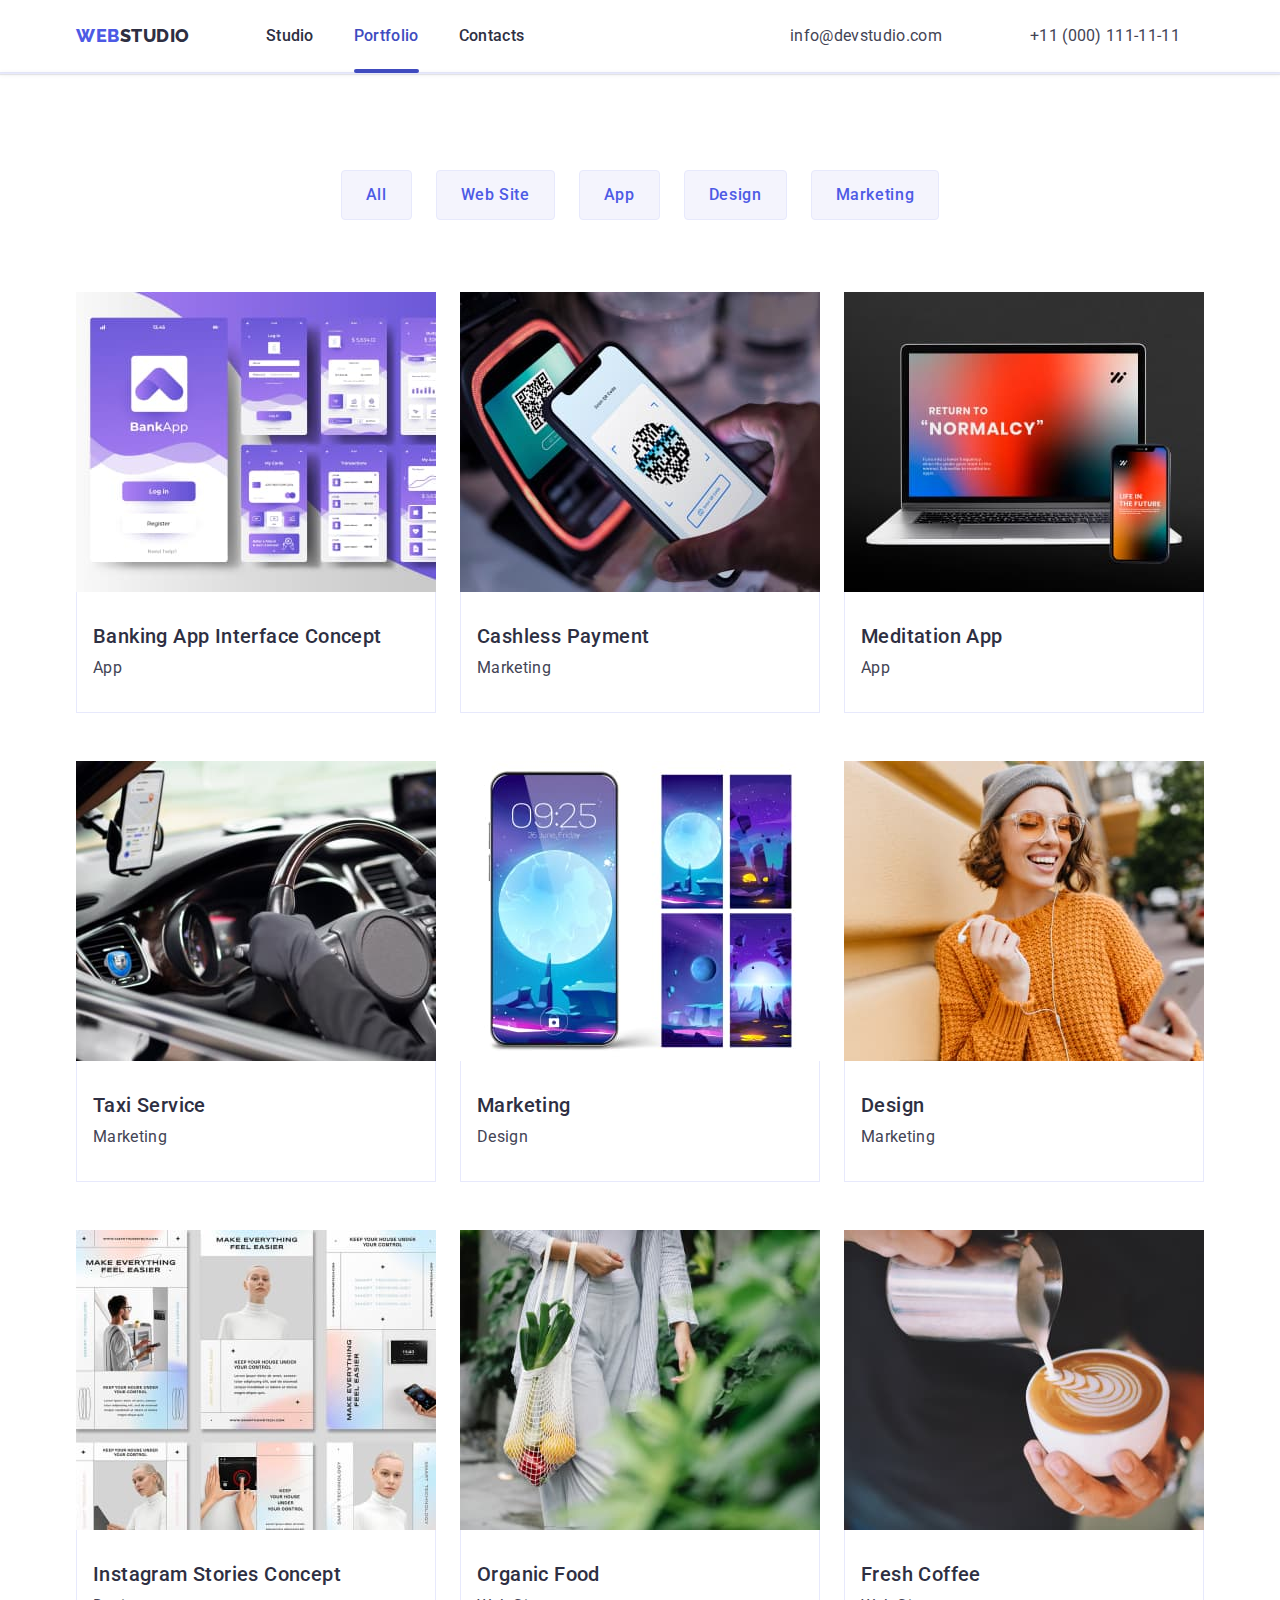
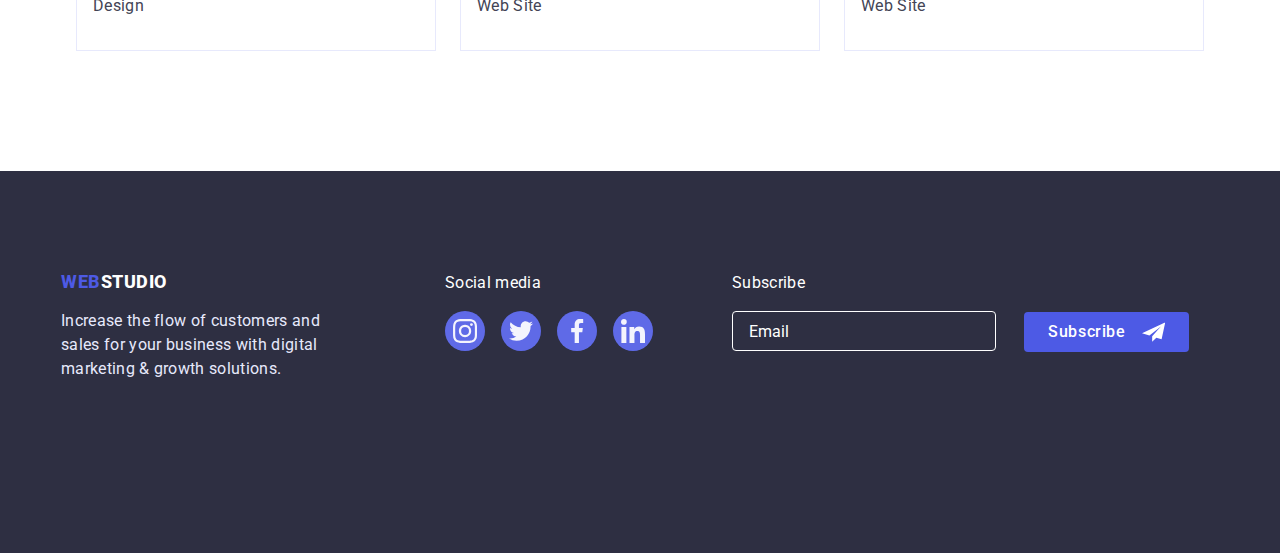
==== commit 9b0724b2: "adds" ====
--- a/portfolio.html
+++ b/portfolio.html
@@ -27,10 +27,12 @@
           </a>
           <ul class="site-nav list">
             <li class="site-nav item">
-              <a href="./index.html" class="nav-link link current">Studio</a>
+              <a href="./index.html" class="nav-link link">Studio</a>
             </li>
             <li class="site-nav item">
-              <a href="./portfolio.html" class="nav-link link">Portfolio</a>
+              <a href="./portfolio.html" class="nav-link current link"
+                >Portfolio</a
+              >
             </li>
             <li class="site-nav item">
               <a href="" class="nav-link link">Contacts</a>
--- a/css/styles.css
+++ b/css/styles.css
@@ -184,26 +184,66 @@
       rgba(46, 47, 66, 0.7),
       rgba(46, 47, 66, 0.7)
     ),
-    url(../images/hero.img/office.jpg);
+    url(../images/hero.img/office-mobile.jpg);
   background-repeat: no-repeat;
   background-position: center;
   background-size: cover;
   background-clip: padding-box;
   border: 1px solid rgba(0, 0, 0, 1);
 }
-/* url('../images/hero/hero-phone.jpg'); */
-
-/* @media (min-device-pixel-ratio: 2),
-  (min-resolution: 192dpi),
-  (min-resolution: 2dppx) {
+
+@media screen and (min-device-pixel-ratio: 2) and (max-width: 767px),
+  screen and (min-resolution: 192dpi) and (max-width: 767px),
+  screen and (min-resolution: 2dppx) and (max-width: 767px) {
   .hero {
     background-image: linear-gradient(
         rgba(46, 47, 66, 0.7),
         rgba(46, 47, 66, 0.7)
       ),
-      url('../images/hero/hero-phone@2x.jpg');
-  }
-} */
+      url('../images/hero.img/office-mobile@2x.jpg');
+  }
+}
+@media screen and (min-width: 768px) {
+  .hero {
+    background-image: linear-gradient(
+        rgba(46, 47, 66, 0.7),
+        rgba(46, 47, 66, 0.7)
+      ),
+      url('../images/hero.img/office-tablet.jpg');
+  }
+}
+@media screen and (min-device-pixel-ratio: 2) and (min-width: 768px),
+  screen and (min-resolution: 192dpi) and (min-width: 768px),
+  screen and (min-resolution: 2dppx) and (min-width: 768px) {
+  .hero {
+    background-image: linear-gradient(
+        rgba(46, 47, 66, 0.7),
+        rgba(46, 47, 66, 0.7)
+      ),
+      url('../images/hero.img/office-tablet@2x.jpg');
+  }
+}
+
+@media screen and (min-width: 1158px) {
+  .hero {
+    background-image: linear-gradient(
+        rgba(46, 47, 66, 0.7),
+        rgba(46, 47, 66, 0.7)
+      ),
+      url('../images/hero.img/office-desktop.jpg');
+  }
+}
+@media screen and (min-device-pixel-ratio: 2) and (min-width: 1158px),
+  screen and (min-resolution: 192dpi) and (min-width: 768px),
+  screen and (min-resolution: 2dppx) and (min-width: 768px) {
+  .hero {
+    background-image: linear-gradient(
+        rgba(46, 47, 66, 0.7),
+        rgba(46, 47, 66, 0.7)
+      ),
+      url('../images/hero.img/office-desktop@2x.jpg');
+  }
+}
 
 .hero-title {
   color: var(--white-color);
@@ -598,8 +638,7 @@
 .buttons-list {
   margin-bottom: 72px;
   display: flex;
-  flex-wrap: wrap;
-  justify-content: flex-start;
+  justify-content: center;
   gap: 24px;
 }
 
@@ -928,7 +967,6 @@
   margin-bottom: 16px;
   background-color: #2e2f42;
   border: 1px solid #ffffff;
-  filter: drop-shadow(0px 4px 4px rgba(0, 0, 0, 0.15));
   border-radius: 4px;
   /* margin-right: 24px; */
   transition: border-color 250ms cubic-bezier(0.4, 0, 0.2, 1);
@@ -1061,31 +1099,15 @@
 }
 
 @media screen and (max-width: 427px) {
+  .buttons-list {
+    flex-wrap: wrap;
+    justify-content: flex-start;
+  }
   .tel {
     font-size: 25px;
   }
 }
-/* @media screen and (min-width: 429px) {
-  .hero {
-    background-image: linear-gradient(
-        rgba(46, 47, 66, 0.7),
-        rgba(46, 47, 66, 0.7)
-      ),
-      url('../images/hero/hero-tablet.jpg');
-  }
-
-  @media (min-device-pixel-ratio: 2),
-    (min-resolution: 192dpi),
-    (min-resolution: 2dppx) {
-    .hero {
-      background-image: linear-gradient(
-          rgba(46, 47, 66, 0.7),
-          rgba(46, 47, 66, 0.7)
-        ),
-        url('../images/hero/hero-tablet@2x.jpg');
-    }
-  }
-} */
+
 @media screen and (min-width: 428px) {
   .container {
     width: 428px;
@@ -1188,27 +1210,7 @@
     display: none;
   }
 }
-/* @media screen and (min-width: 769px) {
-  .hero {
-    background-image: linear-gradient(
-        rgba(46, 47, 66, 0.7),
-        rgba(46, 47, 66, 0.7)
-      ),
-      url('../images/hero/hero.jpg');
-  }
-}
-
-@media (min-device-pixel-ratio: 2) and (min-width: 769px),
-  (min-resolution: 192dpi) and (min-width: 769px),
-  (min-resolution: 2dppx) and (min-width: 769px) {
-  .hero {
-    background-image: linear-gradient(
-        rgba(46, 47, 66, 0.7),
-        rgba(46, 47, 66, 0.7)
-      ),
-      url('../images/hero/hero@2x.jpg');
-  }
-} */
+
 @media screen and (min-width: 1157px) {
   .works {
     display: block;
